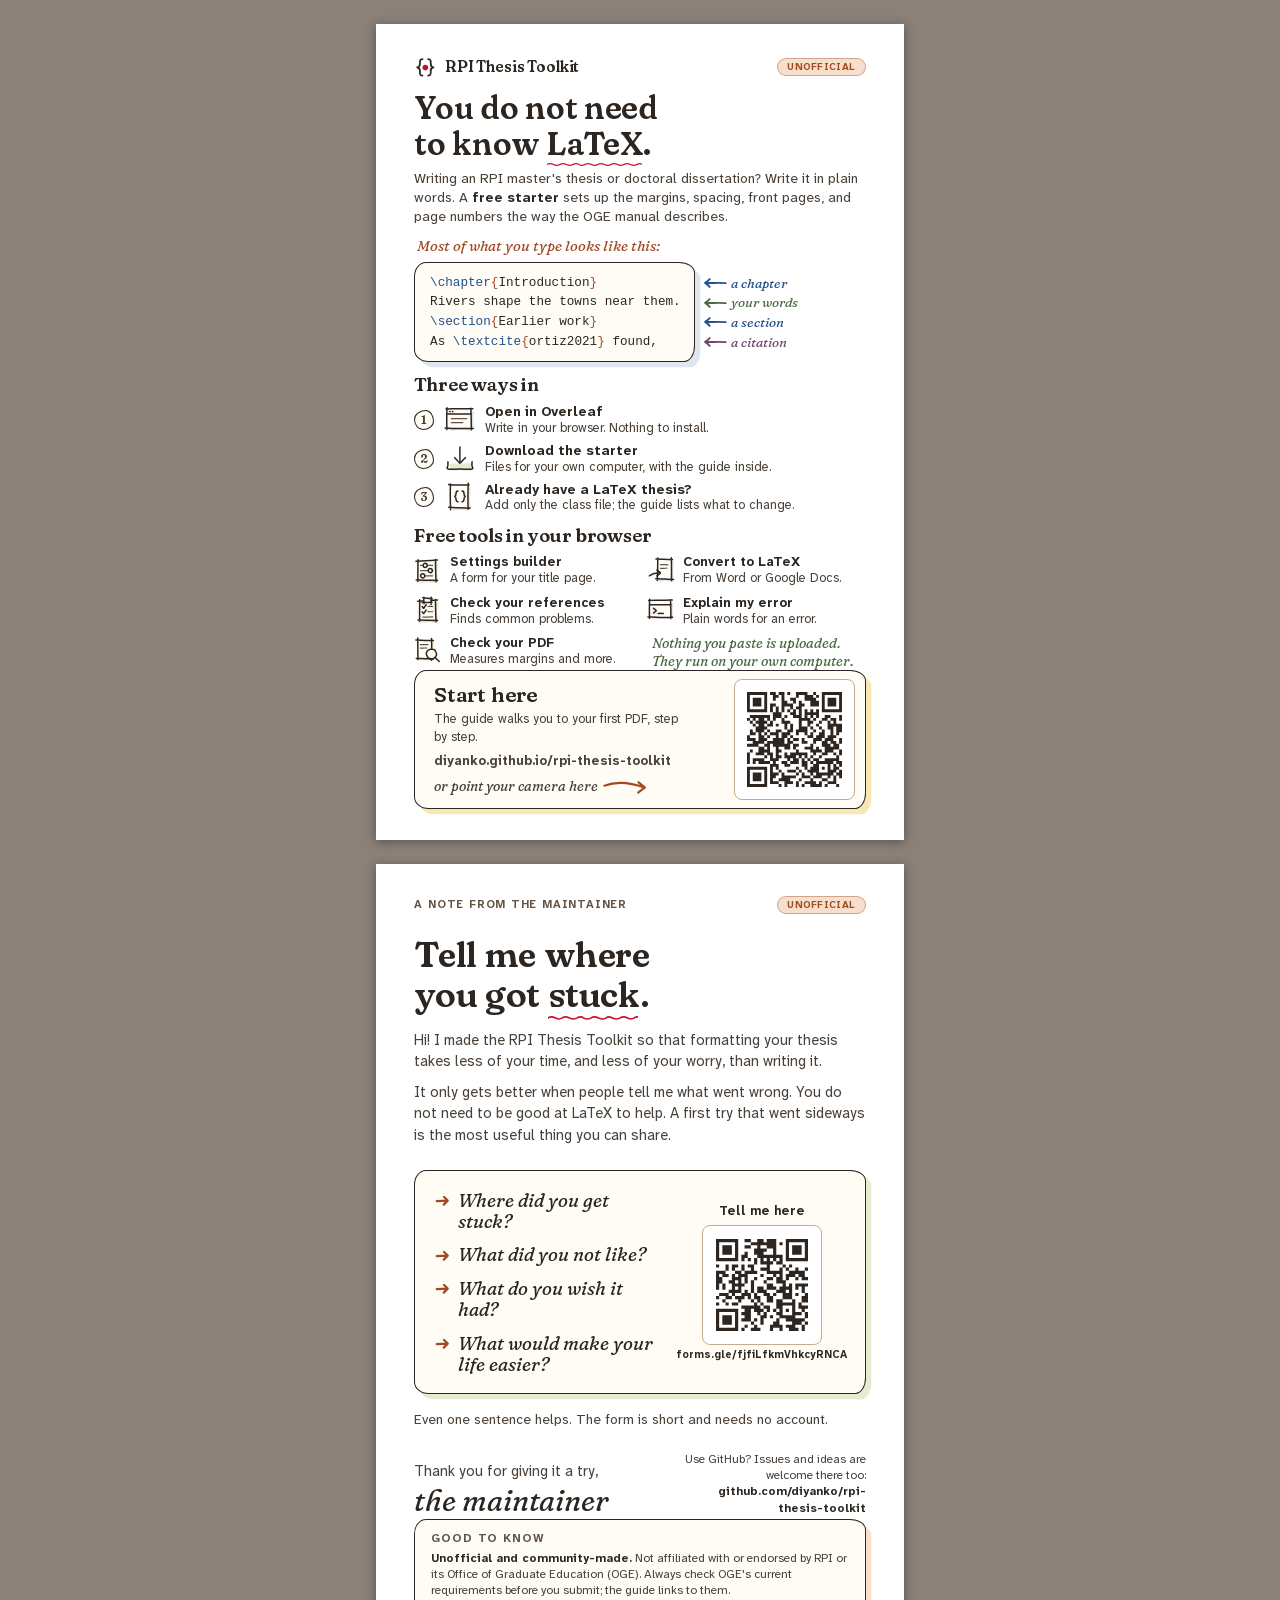
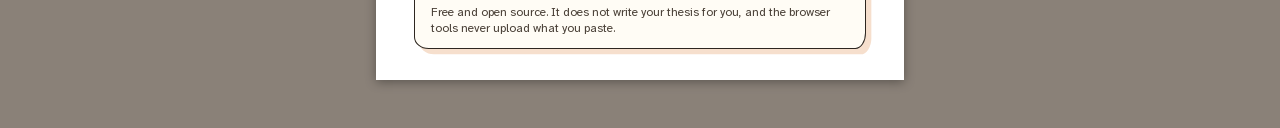
==== outreach/handout.html @ 88d8bfe9 "feat(project): add a two-sided outreach handout Co-Authored-By: Claude Opus 5.5 (1M context) <norepl" ====
<!doctype html>
<html lang="en">
<head>
<meta charset="utf-8">
<meta name="viewport" content="width=device-width, initial-scale=1">
<title>RPI Thesis Toolkit handout</title>
<!--
  Two-sided half-letter handout (5.5 x 8.5 in): page 1 is the front, page 2
  the back. scripts/outreach.py prints it, and also builds the two-up print
  version from this file, so edit the words here only. See outreach/README.md.
  Each side sits between a "page:" comment and the closing </section>.
-->
<link rel="stylesheet" href="outreach.css">
</head>
<body class="handout">

<!-- page: front -->
<section class="page front" aria-label="Front">
  <header class="top">
    <div class="brand">
      <svg viewBox="0 0 32 32" aria-hidden="true"><path class="brace" d="M12 4.5 C8 4.3 8.3 7.5 8.4 10.5 C8.5 13.5 7.7 15.4 4.5 16 C7.8 16.7 8.6 18.6 8.4 21.5 C8.2 24.6 8.1 27.8 12 27.6"/><path class="brace" d="M20 4.5 C24 4.3 23.7 7.5 23.6 10.5 C23.5 13.5 24.3 15.4 27.5 16 C24.2 16.7 23.4 18.6 23.6 21.5 C23.8 24.6 23.9 27.8 20 27.6"/><path class="dot" d="M12 16.2 a4 4 0 1 0 8 0 a4 4 0 1 0 -8 0 Z"/></svg>
      <span class="brand-name">RPI Thesis Toolkit</span>
    </div>
    <span class="tag">Unofficial</span>
  </header>

  <h1>You do not need to know <span class="squiggle">LaTeX</span>.</h1>
  <p class="lead">Writing an RPI master's thesis or doctoral dissertation? Write it in plain words. A <strong>free starter</strong> sets up the margins, spacing, front pages, and page numbers the way the OGE manual describes.</p>

  <div class="code-note">
    <p class="hand hand-terra">Most of what you type looks like this:</p>
    <div class="code-card sketch wash-blue"><pre><span class="c-cmd">\chapter</span><span class="c-brace">{</span>Introduction<span class="c-brace">}</span>
Rivers shape the towns near them.
<span class="c-cmd">\section</span><span class="c-brace">{</span>Earlier work<span class="c-brace">}</span>
As <span class="c-cmd">\textcite</span><span class="c-brace">{</span>ortiz2021<span class="c-brace">}</span> found,</pre></div>
    <div class="c-note hand">
      <span class="hand-blue"><svg viewBox="0 0 18 9" aria-hidden="true"><path d="M17 4.6C12 4.2 7 4.6 2 4.4M5 1.6C4 2.6 2.8 3.6 1.6 4.4C2.8 5.2 4 6.2 5 7.4"/></svg>a chapter</span>
      <span class="hand-sage"><svg viewBox="0 0 18 9" aria-hidden="true"><path d="M17 4.6C12 4.2 7 4.6 2 4.4M5 1.6C4 2.6 2.8 3.6 1.6 4.4C2.8 5.2 4 6.2 5 7.4"/></svg>your words</span>
      <span class="hand-blue"><svg viewBox="0 0 18 9" aria-hidden="true"><path d="M17 4.6C12 4.2 7 4.6 2 4.4M5 1.6C4 2.6 2.8 3.6 1.6 4.4C2.8 5.2 4 6.2 5 7.4"/></svg>a section</span>
      <span class="hand-plum"><svg viewBox="0 0 18 9" aria-hidden="true"><path d="M17 4.6C12 4.2 7 4.6 2 4.4M5 1.6C4 2.6 2.8 3.6 1.6 4.4C2.8 5.2 4 6.2 5 7.4"/></svg>a citation</span>
    </div>
  </div>
  
  <section class="ways">
    <h2>Three ways in</h2>
    <ol>
      <li class="item"><span class="num">1</span><svg class="icon" aria-hidden="true"><use href="icons.svg#overleaf"/></svg><div><strong>Open in Overleaf</strong><span>Write in your browser. Nothing to install.</span></div></li>
      <li class="item"><span class="num">2</span><svg class="icon" aria-hidden="true"><use href="icons.svg#download"/></svg><div><strong>Download the starter</strong><span>Files for your own computer, with the guide inside.</span></div></li>
      <li class="item"><span class="num">3</span><svg class="icon" aria-hidden="true"><use href="icons.svg#class"/></svg><div><strong>Already have a LaTeX thesis?</strong><span>Add only the class file; the guide lists what to change.</span></div></li>
    </ol>
  </section>

  <section class="tools">
    <h2>Free tools in your browser</h2>
    <ul class="tools-grid">
      <li class="item"><svg class="icon" aria-hidden="true"><use href="icons.svg#settings"/></svg><div><strong>Settings builder</strong><span>A form for your title page.</span></div></li>
      <li class="item"><svg class="icon" aria-hidden="true"><use href="icons.svg#convert"/></svg><div><strong>Convert to LaTeX</strong><span>From Word or Google Docs.</span></div></li>
      <li class="item"><svg class="icon" aria-hidden="true"><use href="icons.svg#references"/></svg><div><strong>Check your references</strong><span>Finds common problems.</span></div></li>
      <li class="item"><svg class="icon" aria-hidden="true"><use href="icons.svg#explain"/></svg><div><strong>Explain my error</strong><span>Plain words for an error.</span></div></li>
      <li class="item"><svg class="icon" aria-hidden="true"><use href="icons.svg#pdf"/></svg><div><strong>Check your PDF</strong><span>Measures margins and more.</span></div></li>
      <li class="tools-note hand hand-sage">Nothing you paste is uploaded. They run on your own computer.</li>
    </ul>
  </section>

  <section class="start sketch wash-butter">
    <div class="start-text">
      <h3>Start here</h3>
      <p>The guide walks you to your first PDF, step by step.</p>
      <p class="qr-url">diyanko.github.io/<wbr>rpi-thesis-toolkit</p>
      <p class="arrow-note hand hand-terra">or point your camera here <svg viewBox="0 0 34 12" aria-hidden="true"><path d="M1 5C9 2 20 2.4 31 6.4M26.6 2.4C28.2 3.8 29.8 5 31.4 6.4C29.6 7.6 28 8.8 26.4 10.2"/></svg></p>
    </div>
    <div class="qr-code"><img src="qr-site.svg" alt="QR code for the RPI Thesis Toolkit website"></div>
  </section>
</section>

<!-- page: back -->
<section class="page back" aria-label="Back">
  <header class="top">
    <p class="eyebrow">A note from the maintainer</p>
    <span class="tag">Unofficial</span>
  </header>

  <h1>Tell me where you got <span class="squiggle">stuck</span>.</h1>
  <div class="letter">
    <p>Hi! I made the RPI Thesis Toolkit so that formatting your thesis takes less of your time, and less of your worry, than writing it.</p>
    <p>It only gets better when people tell me what went wrong. You do not need to be good at LaTeX to help. A first try that went sideways is the most useful thing you can share.</p>
  </div>

  <section class="asks sketch wash-sage">
    <ul>
      <li><svg viewBox="0 0 12 12" aria-hidden="true"><path d="M1.5 6.4C3.5 6.2 6.5 6 10.2 6M7.4 3C8.4 4 9.4 5 10.4 6C9.4 7 8.4 8 7.2 9.2"/></svg>Where did you get stuck?</li>
      <li><svg viewBox="0 0 12 12" aria-hidden="true"><path d="M1.5 6.4C3.5 6.2 6.5 6 10.2 6M7.4 3C8.4 4 9.4 5 10.4 6C9.4 7 8.4 8 7.2 9.2"/></svg>What did you not like?</li>
      <li><svg viewBox="0 0 12 12" aria-hidden="true"><path d="M1.5 6.4C3.5 6.2 6.5 6 10.2 6M7.4 3C8.4 4 9.4 5 10.4 6C9.4 7 8.4 8 7.2 9.2"/></svg>What do you wish it had?</li>
      <li><svg viewBox="0 0 12 12" aria-hidden="true"><path d="M1.5 6.4C3.5 6.2 6.5 6 10.2 6M7.4 3C8.4 4 9.4 5 10.4 6C9.4 7 8.4 8 7.2 9.2"/></svg>What would make your life easier?</li>
    </ul>
    <div class="qr">
      <p class="qr-label">Tell me here</p>
      <div class="qr-code"><img src="qr-feedback.svg" alt="QR code for the feedback form"></div>
      <p class="qr-url">forms.gle/<wbr>fjfiLfkmVhkcyRNCA</p>
    </div>
  </section>
  <p class="after-asks">Even one sentence helps. The form is short and needs no account.</p>

  <div class="sign">
    <!-- The sign-off: the only place the note is signed. -->
    <p class="sign-off">Thank you for giving it a try,<span class="signature">the maintainer</span></p>
    <p class="github">Use GitHub? Issues and ideas are welcome there too: <strong>github.com/diyanko/<wbr>rpi-thesis-toolkit</strong></p>
  </div>

  <section class="good sketch wash-terra">
    <h3>Good to know</h3>
    <p class="disclaimer"><strong>Unofficial and community-made.</strong> Not affiliated with or endorsed by RPI or its Office of Graduate Education (OGE). Always check OGE's current requirements before you submit; the guide links to them.</p>
    <p class="disclaimer">Free and open source. It does not write your thesis for you, and the browser tools never upload what you paste.</p>
  </section>
</section>

</body>
</html>
---- outreach/outreach.css ----
/* ==========================================================================
   RPI Thesis Toolkit outreach pages (handout and poster), for print.
   The website's look on paper: the same fonts, colors, doodles and
   hand-drawn boxes as site/site.css, on white paper (home printers cannot
   print to the edge, so a page-wide color would leave a white frame).
   Everything stays readable in black and white: text is ink, colors are
   light washes behind it.

   Sections: 1 Fonts  2 Colors  3 Base  4 Shared pieces  5 Handout
             6 Handout two-up (imposed)  7 Poster
   ========================================================================== */

/* ---------- 1. Fonts: the website's own files (site/fonts), embedded in the PDF */
@font-face {
  font-family: "Fraunces"; font-style: normal; font-weight: 600;
  src: url("../site/fonts/fraunces-600-latin.woff2") format("woff2");
}
@font-face {
  font-family: "Fraunces"; font-style: italic; font-weight: 400;
  src: url("../site/fonts/fraunces-400-italic-latin.woff2") format("woff2");
}
@font-face {
  font-family: "Atkinson Hyperlegible Next"; font-style: normal; font-weight: 400 700;
  src: url("../site/fonts/atkinson-hyperlegible-next-latin.woff2") format("woff2");
}
@font-face {
  font-family: "Atkinson Hyperlegible Next"; font-style: italic; font-weight: 400;
  src: url("../site/fonts/atkinson-hyperlegible-next-400-italic-latin.woff2") format("woff2");
}

/* ---------- 2. Colors: the light tokens of site/site.css, section 2 ------ */
:root {
  color-scheme: light;
  --paper:       #faf5ea;
  --paper-2:     #f1e8d6;
  --card:        #fffcf5;
  --ink:         #2d2620;
  --ink-soft:    #4a4037;
  --muted:       #625547;
  --line:        #e3d6bf;
  --line-strong: #c4ae8a;
  --sage:  #4a6b42;  --sage-wash:  #e4ecd2;
  --blue:  #24518c;  --blue-wash:  #e0e6ef;
  --terra: #a24a24;  --terra-wash: #f6dfcd;
  --plum:  #70466a;  --plum-wash:  #f1e0ea;
  --butter-wash: #f7e8b3;
  --rpi-red: #c8102e;

  --font-display: "Fraunces", "Iowan Old Style", "Palatino Linotype", Palatino, Georgia, serif;
  --font-body: "Atkinson Hyperlegible Next", "Atkinson Hyperlegible", system-ui, -apple-system, "Segoe UI", Roboto, Arial, sans-serif;
  --font-mono: ui-monospace, "SF Mono", SFMono-Regular, Menlo, Consolas, "Liberation Mono", monospace;

  --sketch: 9pt 12pt 8pt 11pt / 11pt 8pt 12pt 9pt;   /* hand-drawn box */
  --wobble: 58% 42% 55% 45% / 48% 56% 44% 52%;       /* hand-drawn circle */
}

/* ---------- 3. Base ------------------------------------------------------ */
* { box-sizing: border-box; }
html, body { margin: 0; padding: 0; background: #fff; }
body {
  color: var(--ink);
  font-family: var(--font-body);
  font-size: 10pt;
  line-height: 1.4;
  -webkit-print-color-adjust: exact;
  print-color-adjust: exact;
}
h1, h2, h3 {
  font-family: var(--font-display);
  font-weight: 600;
  line-height: 1.1;
  letter-spacing: -0.01em;
  margin: 0;
  text-wrap: balance;
}
p { margin: 0; text-wrap: pretty; }
ul, ol { margin: 0; padding: 0; list-style: none; }
code { font-family: var(--font-mono); font-variant-ligatures: none; }
strong { font-weight: 700; }

/* On screen, show each page as a sheet on a grey desk. */
@media screen {
  html { background: #8a8178; }
  body { background: transparent; padding: 24px 0; }
  .page, .sheet { margin: 0 auto 24px; box-shadow: 0 2px 10px rgba(0, 0, 0, 0.35); }
}

/* ---------- 4. Shared pieces -------------------------------------------- */
.page {
  position: relative;
  overflow: hidden;
  background: #fff;
  break-after: page;
}
.page:last-child { break-after: auto; }

/* The site mark: braces hugging a red dot (site/logo.svg), and the name. */
.brand { display: flex; align-items: center; gap: 6pt; }
.brand svg { width: 17pt; height: 17pt; flex: none; }
.brand .brace { fill: none; stroke: var(--ink); stroke-width: 2.5; stroke-linecap: round; stroke-linejoin: round; }
.brand .dot { fill: var(--rpi-red); }
.brand-name { font-family: var(--font-display); font-weight: 600; font-size: 11.5pt; letter-spacing: -0.01em; }
.tag {
  display: inline-block;
  padding: 0 7pt;
  font-size: 7.5pt;
  font-weight: 700;
  line-height: 1.6;
  letter-spacing: 0.03em;
  text-transform: uppercase;
  color: var(--terra);
  background: var(--terra-wash);
  border: 0.75pt solid color-mix(in srgb, var(--terra) 40%, transparent);
  border-radius: 999px;
}
.eyebrow {
  font-size: 8.5pt;
  font-weight: 700;
  letter-spacing: 0.07em;
  text-transform: uppercase;
  color: var(--muted);
}
/* The hand-drawn wave under one word, as on the home page. */
.squiggle { position: relative; white-space: nowrap; }
.squiggle::after {
  content: "";
  position: absolute;
  left: 0; right: 0.05em; bottom: -0.15em;
  height: 0.16em;
  background: var(--rpi-red);
  -webkit-mask: url("data:image/svg+xml,%3Csvg xmlns='http://www.w3.org/2000/svg' viewBox='0 0 20 7'%3E%3Cpath d='M-1 4.2 C 2 1.6, 6 1.4, 10 3.5 S 17 5.6, 21 2.9' fill='none' stroke='black' stroke-width='2' stroke-linecap='round'/%3E%3C/svg%3E") repeat-x left center / 0.4em 100%;
          mask: url("data:image/svg+xml,%3Csvg xmlns='http://www.w3.org/2000/svg' viewBox='0 0 20 7'%3E%3Cpath d='M-1 4.2 C 2 1.6, 6 1.4, 10 3.5 S 17 5.6, 21 2.9' fill='none' stroke='black' stroke-width='2' stroke-linecap='round'/%3E%3C/svg%3E") repeat-x left center / 0.4em 100%;
}
/* Handwriting: Fraunces italic in a color, for notes in the margin. */
.hand { font-family: var(--font-display); font-style: italic; font-weight: 400; }
.hand-terra { color: var(--terra); }
.hand-blue { color: var(--blue); }
.hand-sage { color: var(--sage); }
.hand-plum { color: var(--plum); }

/* A hand-drawn box with a color wash printed a little off, as in the diagrams. */
.sketch {
  position: relative;
  background: var(--card);
  border: 1.2pt solid var(--ink);
  border-radius: var(--sketch);
  box-shadow: 4pt 4pt 0 var(--wash, var(--paper-2));
}
.wash-sage   { --wash: var(--sage-wash); }
.wash-blue   { --wash: var(--blue-wash); }
.wash-terra  { --wash: var(--terra-wash); }
.wash-plum   { --wash: var(--plum-wash); }
.wash-butter { --wash: var(--butter-wash); }

/* Doodle icons from outreach/icons.svg */
.icon { width: 24pt; height: 24pt; flex: none; overflow: visible; }

/* A list item with an icon, a bold name and a few words. */
.item { display: flex; align-items: flex-start; gap: 7pt; }
.item > div { min-width: 0; }
.item strong { display: block; font-size: 10.5pt; line-height: 1.2; }
.item span { display: block; color: var(--ink-soft); font-size: 9.5pt; line-height: 1.3; }

/* A QR code with its quiet zone (4 modules, from the padding) and its address under it. */
.qr { display: flex; flex-direction: column; align-items: center; gap: 3pt; }
.qr-code {
  background: #fff;
  border: 1pt solid var(--line-strong);
  border-radius: 6pt;
}
.qr-code img { display: block; width: 100%; height: auto; }
.qr-url { font-weight: 700; font-size: 9.5pt; line-height: 1.2; text-align: center; overflow-wrap: anywhere; }

.disclaimer { font-size: 9pt; line-height: 1.35; color: var(--ink-soft); }
.disclaimer strong { color: var(--ink); }

/* ---------- 5. Handout: half letter, 5.5 x 8.5 in, portrait -------------- */
@page { size: 5.5in 8.5in; margin: 0; }
.handout .page {
  width: 5.5in;
  height: 8.5in;
  padding: 0.33in 0.4in 0.32in;
  display: flex;
  flex-direction: column;
}

.top { display: flex; align-items: center; justify-content: space-between; gap: 8pt; }

/* Front */
.front h1 { font-size: 24pt; margin: 9pt 0 6pt; }
.front .lead { font-size: 10.5pt; line-height: 1.36; color: var(--ink-soft); }
.front .lead strong { color: var(--ink); }

.code-note { margin: 8pt 0 0; display: grid; grid-template-columns: auto 1fr; gap: 0 6pt; align-items: stretch; }
.code-note > p.hand { grid-column: 1 / -1; font-size: 11pt; margin: 0 0 4pt 2pt; }
.code-card { padding: 7pt 10pt 7pt 11pt; }
.code-card pre { margin: 0; font-family: var(--font-mono); font-size: 9.5pt; line-height: 1.55; white-space: pre; }
.c-cmd { color: var(--blue); }
.c-brace { color: var(--terra); }
.c-note { display: flex; flex-direction: column; padding-top: 8.2pt; font-size: 10pt; }
.c-note > span { height: 14.725pt; }   /* one code line: 9.5pt x 1.55 */
.c-note span { display: flex; align-items: center; gap: 3pt; }
.c-note svg { width: 18pt; height: 9pt; flex: none; overflow: visible; }
.c-note path { fill: none; stroke: currentColor; stroke-width: 1.1pt; stroke-linecap: round; stroke-linejoin: round; }
.front .after-code { margin-top: 7pt; font-size: 9.5pt; color: var(--ink-soft); }

.front h2 { font-size: 14pt; margin: 0 0 6pt; }
.front h2 .hand { font-size: 10.5pt; font-weight: 400; color: var(--muted); margin-left: 4pt; letter-spacing: 0; }
.ways { margin-top: 10pt; }
.ways ol { display: grid; gap: 4pt; }
.ways .item { align-items: center; }
.ways .num {
  flex: none; display: grid; place-items: center;
  width: 15pt; height: 15pt;
  font-family: var(--font-display); font-weight: 600; font-size: 9pt;
  border: 1pt solid var(--ink); border-radius: var(--wobble);
  background: var(--card);
}

.tools { margin-top: 9pt; }
.tools-grid { display: grid; grid-template-columns: 1fr 1fr; gap: 6pt 10pt; }
.tools .item { gap: 6pt; }
.tools .icon { width: 21pt; height: 21pt; margin-top: 1pt; }
.tools .item strong { font-size: 10pt; }
.tools .item span { font-size: 9.5pt; }
.tools-note { align-self: center; font-size: 10.5pt; line-height: 1.25; padding-left: 4pt; }

.start {
  margin-top: auto;
  display: flex; align-items: center; gap: 12pt;
  padding: 6pt 7pt 6pt 14pt;
}
.start-text { flex: 1; min-width: 0; }
.start-text h3 { font-size: 16pt; margin-bottom: 4pt; }
.start-text .qr-url { text-align: left; font-size: 10pt; margin-top: 5pt; }
.start-text p { font-size: 9.5pt; color: var(--ink-soft); }
.start-text .arrow-note { margin-top: 6pt; font-size: 10.5pt; display: flex; align-items: center; gap: 4pt; }
.start-text .arrow-note svg { width: 34pt; height: 12pt; overflow: visible; }
.start-text .arrow-note path { fill: none; stroke: var(--terra); stroke-width: 1.2pt; stroke-linecap: round; stroke-linejoin: round; }
.start .qr-code { width: 1.26in; padding: calc(1.26in * 4 / 41); }   /* 33 modules + 4 on each side */

/* Back */
.back h1 { font-size: 27pt; margin: 16pt 0 12pt; }
.letter p { font-size: 11pt; line-height: 1.45; color: var(--ink-soft); }
.letter p + p { margin-top: 7pt; }
.asks { margin: 18pt 0 0; padding: 14pt 13pt 13pt 15pt; display: flex; gap: 12pt; align-items: center; }
.asks ul { flex: 1; display: grid; gap: 9pt; }
.asks li { display: flex; align-items: baseline; gap: 6pt; font-family: var(--font-display); font-style: italic; font-size: 14pt; line-height: 1.15; }
.asks li svg { width: 11pt; height: 11pt; flex: none; overflow: visible; transform: translateY(1pt); }
.asks li path { fill: none; stroke: var(--terra); stroke-width: 1.4pt; stroke-linecap: round; stroke-linejoin: round; }
.asks .qr { flex: none; }
.asks .qr-code { width: 1.25in; padding: calc(1.25in * 4 / 37); }   /* 29 modules + 4 on each side */
.asks .qr-url { font-size: 8pt; }
.asks .qr-label { font-weight: 700; font-size: 9.5pt; }
.after-asks { margin-top: 12pt; font-size: 10.5pt; color: var(--ink-soft); }

.sign { margin-top: 16pt; display: flex; align-items: flex-end; justify-content: space-between; gap: 10pt; }
.sign-off { font-size: 11pt; color: var(--ink-soft); }
.signature { display: block; font-family: var(--font-display); font-style: italic; font-size: 22pt; line-height: 1.1; color: var(--ink); margin-top: 1pt; }
.github { max-width: 2.3in; font-size: 9pt; line-height: 1.35; color: var(--ink-soft); text-align: right; }
.github strong { display: block; color: var(--ink); }

.good { margin-top: auto; padding: 9pt 12pt; }
.good h3 { font-family: var(--font-body); font-size: 9pt; font-weight: 700; letter-spacing: 0.07em; text-transform: uppercase; color: var(--muted); margin-bottom: 4pt; }
.good p + p { margin-top: 4pt; }

/* ---------- 6. Handout two-up: two half-letter pages on US letter landscape.
   scripts/outreach.py builds this from handout.html: each .sheet holds two
   copies of one side, so a double-sided print (flip on short edge), cut in
   the middle, gives two identical pamphlets. */
@page sheet { size: 11in 8.5in; margin: 0; }
.sheet {
  page: sheet;
  position: relative;
  width: 11in;
  height: 8.5in;
  display: flex;
  background: #fff;
  break-after: page;
}
.sheet:last-child { break-after: auto; }
.sheet .page { flex: none; }
/* Faint cut marks: short ticks at the middle of the top and bottom edges,
   in the margins, never on the content. */
.cut { position: absolute; left: 5.5in; width: 0; height: 0.22in; border-left: 0.5pt solid #9b8f80; }
.cut-top { top: 0.06in; }
.cut-bottom { bottom: 0.06in; }

/* ---------- 7. Poster: US letter, portrait ------------------------------- */
@page poster { size: 8.5in 11in; margin: 0; }
.poster .page { page: poster; width: 8.5in; height: 11in; padding: 0.55in 0.6in 0.5in; display: flex; flex-direction: column; }
.poster .brand svg { width: 24pt; height: 24pt; }
.poster .brand-name { font-size: 16pt; }
.poster .tag { font-size: 9pt; padding: 1pt 10pt; }
.poster .eyebrow { margin-top: 10pt; font-size: 11pt; }
.poster h1 { font-size: 43pt; line-height: 1.02; margin: 5pt 0 9pt; }
.poster .lead { font-size: 14pt; line-height: 1.4; color: var(--ink-soft); max-width: 6.6in; }
.poster .lead strong { color: var(--ink); }
.poster .art { margin: 10pt 0 0; padding: 4pt 0.45in 0; background: var(--paper); border-radius: var(--sketch); }
.poster .art img { display: block; width: 100%; height: auto; }

.poster h2 { font-size: 18pt; margin: 0 0 8pt; }
.poster-main { margin-top: 14pt; display: grid; grid-template-columns: 1.5fr 1fr; gap: 22pt; }
.poster .ways, .poster .tools { margin: 0; }
.poster .ways ol { gap: 7pt; }
.poster .ways .num { width: 19pt; height: 19pt; font-size: 11pt; }
.poster .ways .icon { width: 28pt; height: 28pt; }
.poster .item strong { font-size: 12.5pt; }
.poster .item span { font-size: 11pt; }
.poster .tools ul { display: grid; gap: 3pt; }
.poster .tools li { display: flex; align-items: center; gap: 8pt; font-weight: 700; font-size: 12pt; line-height: 1.2; }
.poster .tools .icon { width: 24pt; height: 24pt; }
.poster .tools .hand { margin-top: 7pt; font-size: 12pt; }

.poster-foot { margin-top: auto; padding-top: 6pt; }
.qr-row { display: grid; grid-template-columns: 1fr 1fr; gap: 18pt; align-items: stretch; }
.poster .start { margin: 0; display: flex; align-items: center; gap: 12pt; padding: 10pt 10pt 10pt 16pt; }
.poster .start > div:first-child { flex: 1; min-width: 0; }
.poster .start h3 { font-size: 20pt; margin-bottom: 5pt; }
.poster .start p { font-size: 11pt; color: var(--ink-soft); }
.poster .start .qr-url { margin-top: 8pt; text-align: left; font-size: 10pt; color: var(--ink); }
.poster .start .qr-code { width: 1.45in; padding: calc(1.45in * 4 / 41); }   /* 33 modules + 4 on each side */
.feedback { display: flex; align-items: center; gap: 10pt; padding: 10pt 10pt 10pt 14pt; }
.feedback > div:first-child { flex: 1; min-width: 0; }
.feedback h3 { font-size: 16pt; margin: 2pt 0 5pt; }
.feedback .eyebrow { font-size: 9pt; }
.feedback p { font-size: 10.5pt; color: var(--ink-soft); }
.feedback .qr-code { width: 0.95in; padding: calc(0.95in * 4 / 37); }   /* 29 modules + 4 on each side */
.feedback .qr-url { font-size: 8pt; color: var(--ink); }
.poster .disclaimer { margin-top: 10pt; font-size: 9.5pt; text-align: center; }
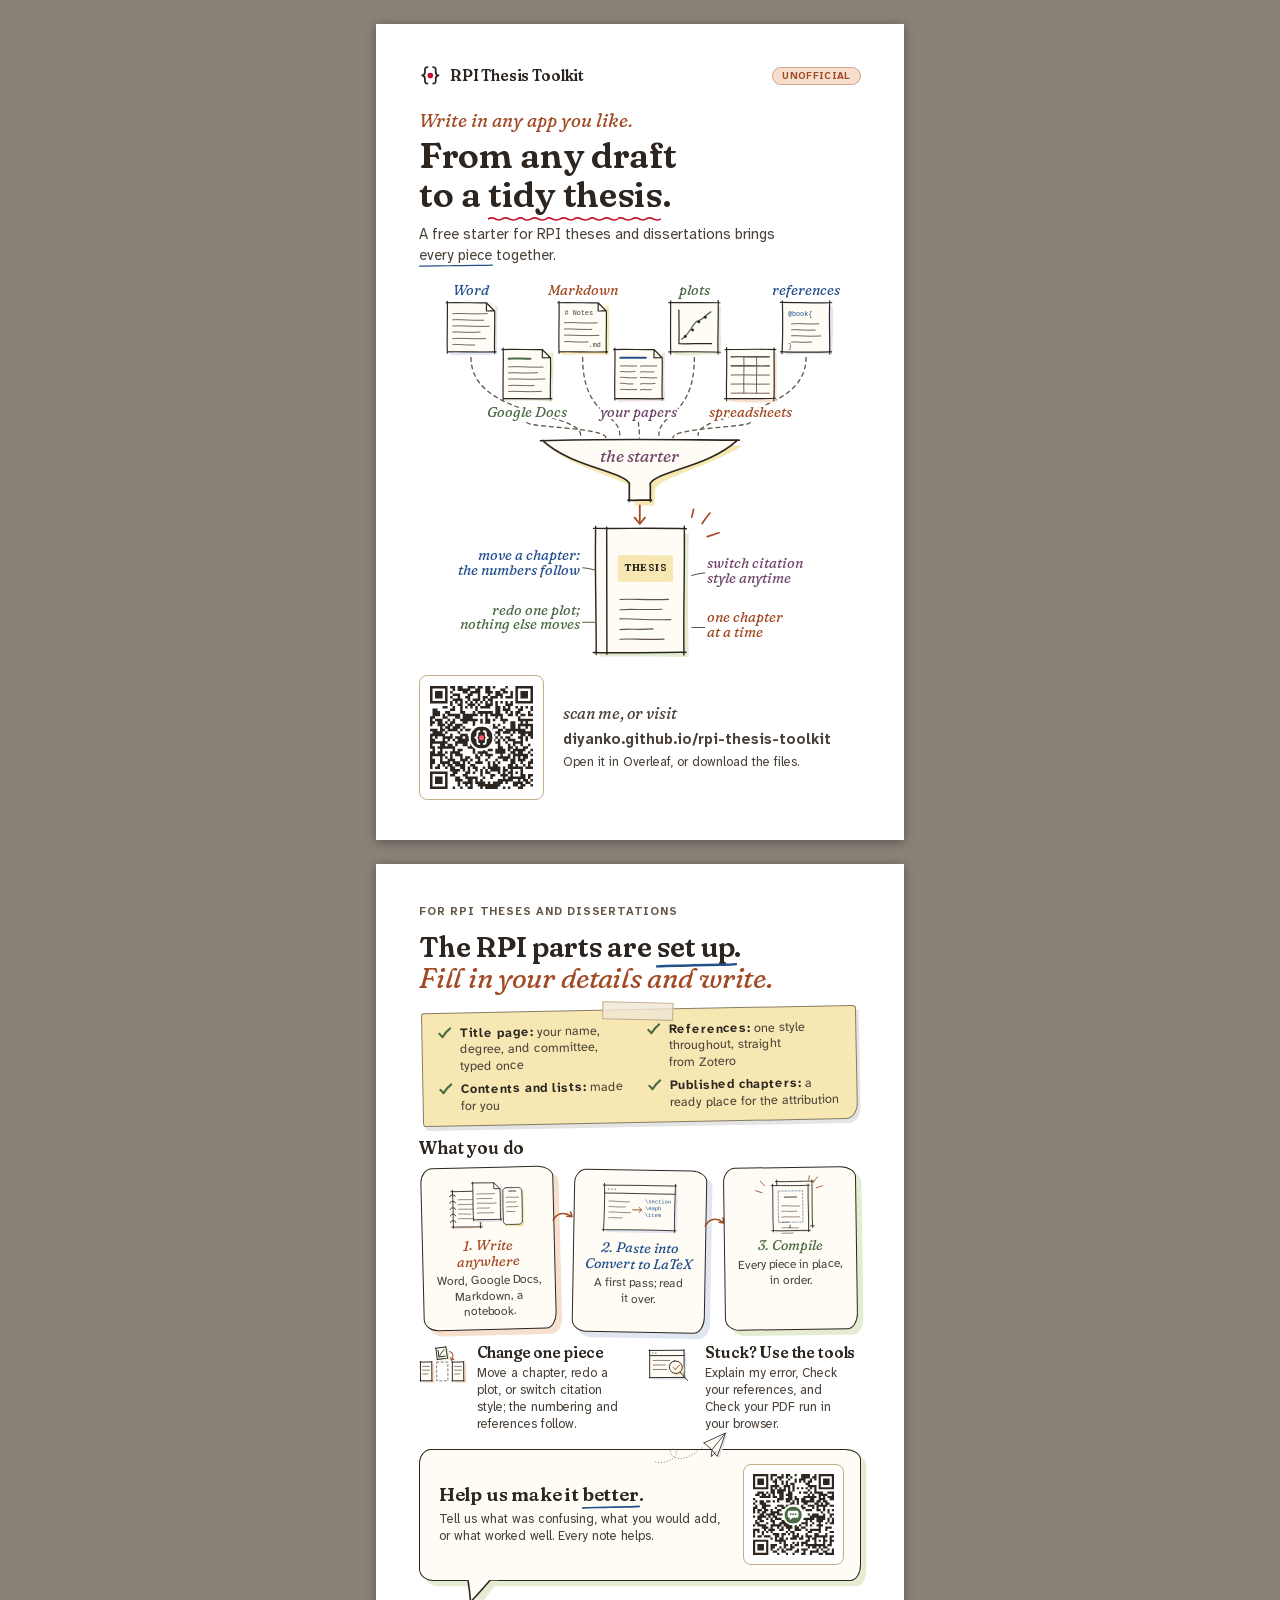
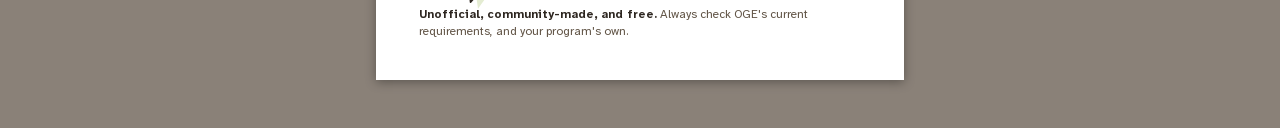
==== commit 4eb7d3f8: "feat(project): redesign the handout and poster around the draft-to-thesis funnel The front shows dra" ====
--- a/outreach/handout.html
+++ b/outreach/handout.html
@@ -5,113 +5,59 @@
 <meta name="viewport" content="width=device-width, initial-scale=1">
 <title>RPI Thesis Toolkit handout</title>
 <!--
-  Two-sided half-letter handout (5.5 x 8.5 in): page 1 is the front, page 2
-  the back. scripts/outreach.py prints it, and also builds the two-up print
-  version from this file, so edit the words here only. See outreach/README.md.
-  Each side sits between a "page:" comment and the closing </section>.
+  The outreach handout. Front: sources pour through a funnel into one thesis.
+  Back: what OGE checks, what you do, and the feedback ask.
+  Two-sided half letter (5.5 x 8.5 in): page 1 front, page 2 back.
+  scripts/outreach.py prints it and builds its two-up version.
+  Each side sits between a "page:" comment and its closing </section>.
 -->
 <link rel="stylesheet" href="outreach.css">
 </head>
-<body class="handout">
+<body class="handout opt opt-h">
 
 <!-- page: front -->
 <section class="page front" aria-label="Front">
   <header class="top">
-    <div class="brand">
-      <svg viewBox="0 0 32 32" aria-hidden="true"><path class="brace" d="M12 4.5 C8 4.3 8.3 7.5 8.4 10.5 C8.5 13.5 7.7 15.4 4.5 16 C7.8 16.7 8.6 18.6 8.4 21.5 C8.2 24.6 8.1 27.8 12 27.6"/><path class="brace" d="M20 4.5 C24 4.3 23.7 7.5 23.6 10.5 C23.5 13.5 24.3 15.4 27.5 16 C24.2 16.7 23.4 18.6 23.6 21.5 C23.8 24.6 23.9 27.8 20 27.6"/><path class="dot" d="M12 16.2 a4 4 0 1 0 8 0 a4 4 0 1 0 -8 0 Z"/></svg>
-      <span class="brand-name">RPI Thesis Toolkit</span>
-    </div>
+    <div class="brand"><svg viewBox="0 0 32 32" aria-hidden="true"><path class="brace" d="M12 4.5 C8 4.3 8.3 7.5 8.4 10.5 C8.5 13.5 7.7 15.4 4.5 16 C7.8 16.7 8.6 18.6 8.4 21.5 C8.2 24.6 8.1 27.8 12 27.6"/><path class="brace" d="M20 4.5 C24 4.3 23.7 7.5 23.6 10.5 C23.5 13.5 24.3 15.4 27.5 16 C24.2 16.7 23.4 18.6 23.6 21.5 C23.8 24.6 23.9 27.8 20 27.6"/><path class="dot" d="M12 16.2 a4 4 0 1 0 8 0 a4 4 0 1 0 -8 0 Z"/></svg><span class="brand-name">RPI Thesis Toolkit</span></div>
     <span class="tag">Unofficial</span>
   </header>
 
-  <h1>You do not need to know <span class="squiggle">LaTeX</span>.</h1>
-  <p class="lead">Writing an RPI master's thesis or doctoral dissertation? Write it in plain words. A <strong>free starter</strong> sets up the margins, spacing, front pages, and page numbers the way the OGE manual describes.</p>
-
-  <div class="code-note">
-    <p class="hand hand-terra">Most of what you type looks like this:</p>
-    <div class="code-card sketch wash-blue"><pre><span class="c-cmd">\chapter</span><span class="c-brace">{</span>Introduction<span class="c-brace">}</span>
-Rivers shape the towns near them.
-<span class="c-cmd">\section</span><span class="c-brace">{</span>Earlier work<span class="c-brace">}</span>
-As <span class="c-cmd">\textcite</span><span class="c-brace">{</span>ortiz2021<span class="c-brace">}</span> found,</pre></div>
-    <div class="c-note hand">
-      <span class="hand-blue"><svg viewBox="0 0 18 9" aria-hidden="true"><path d="M17 4.6C12 4.2 7 4.6 2 4.4M5 1.6C4 2.6 2.8 3.6 1.6 4.4C2.8 5.2 4 6.2 5 7.4"/></svg>a chapter</span>
-      <span class="hand-sage"><svg viewBox="0 0 18 9" aria-hidden="true"><path d="M17 4.6C12 4.2 7 4.6 2 4.4M5 1.6C4 2.6 2.8 3.6 1.6 4.4C2.8 5.2 4 6.2 5 7.4"/></svg>your words</span>
-      <span class="hand-blue"><svg viewBox="0 0 18 9" aria-hidden="true"><path d="M17 4.6C12 4.2 7 4.6 2 4.4M5 1.6C4 2.6 2.8 3.6 1.6 4.4C2.8 5.2 4 6.2 5 7.4"/></svg>a section</span>
-      <span class="hand-plum"><svg viewBox="0 0 18 9" aria-hidden="true"><path d="M17 4.6C12 4.2 7 4.6 2 4.4M5 1.6C4 2.6 2.8 3.6 1.6 4.4C2.8 5.2 4 6.2 5 7.4"/></svg>a citation</span>
+  <p class="kicker-line hand hand-terra">Write in any app you like.</p>
+  <h1>From any draft to a <span class="squiggle">tidy thesis</span>.</h1>
+  <p class="lead">A free starter for RPI theses and dissertations brings <span class="hl">every piece</span> together.</p>
+  <figure class="art-h">
+    <svg class="drawing dd" viewBox="0 0 340 290" role="img" aria-label="Word, Google Docs, Markdown, your papers, plots, spreadsheets, and a Zotero library pour through the starter into one thesis."><text class="hand-t small-hand t-blue" x="40" y="10" text-anchor="middle">Word</text><g transform="translate(21.8 16) scale(0.7)"><path class="w-blue" d="M3.4 2.5C21.2 4.2 36.4 4.3 55.3 2.9C54.6 21.5 54.7 39.2 55.1 56.5C38.4 57.7 21.7 57.7 3.2 57.3C2 39 4.3 22.4 2.4 3.5Z"/><path class="k" d="M0.3 0.2C16.3 -0.4 34.6 0.1 52.6 -0.4C52.4 17.6 52 35.2 52.2 53.7C34.6 52.8 18.6 54 -0 54.3C-0.2 37 -1.2 18.9 -0 0.4Z"/><path d="M-1.5 0C15.6 -0.6 31.2 0.5 43 0L52 9C52.6 21.6 51.5 37.8 52 55.5M53.5 54C31.2 54.6 15.6 53.5 0 54M0 55.5C-0.6 32.4 0.5 16.2 0 -1.5M43 0C43.4 3 42.7 8 43 9C46 9.3 49 8.7 52 9"/><path class="ln" d="M6 12C15.5 11.2 25 12.8 44 11.9"/><path class="ln" d="M6 18.7C14.5 18 23 19.6 40 19.2"/><path class="ln" d="M6 25.6C16 24.8 26 26.4 46 25.9"/><path class="ln" d="M6 32.3C13.5 31.6 21 33.2 36 32.2"/><path class="ln" d="M6 39.5C15 38.4 24 40 42 39.4"/><path class="ln" d="M6 46C12 45.2 18 46.8 30 46.4"/></g><path class="stream" d="M40 58C40 104 124.5 100 124.5 118"/><text class="hand-t small-hand t-terra" x="126" y="10" text-anchor="middle">Markdown</text><g transform="translate(107.8 16) scale(0.7)"><path class="w-butter" d="M2.5 2.8C21.7 3 38.4 3.8 54.9 2.9C55.5 20.4 55.7 39.4 54.4 57.5C36.4 56.7 20.3 56.7 2.8 57.2C2.1 38.1 1.5 21.4 3.5 3.1Z"/><path class="k" d="M0 -0.3C16.1 -0.2 35.9 0.3 52 0C51.4 18.5 52.2 35 52.4 54.3C35.2 53.3 18.3 53.7 -0.2 54.3C-0.7 37.1 -1.2 17.4 0.2 -0.2Z"/><path d="M-1.5 0C15.6 -0.6 31.2 0.5 43 0L52 9C52.6 21.6 51.5 37.8 52 55.5M53.5 54C31.2 54.6 15.6 53.5 0 54M0 55.5C-0.6 32.4 0.5 16.2 0 -1.5M43 0C43.4 3 42.7 8 43 9C46 9.3 49 8.7 52 9"/><text class="mono-t md" x="6" y="13"># Notes</text><path class="ln" d="M6 22C15 21.2 24 22.8 42 22.1"/><path class="ln" d="M6 28.9C13.5 28.2 21 29.8 36 29.2"/><path class="ln" d="M6 35.6C15.5 35.2 25 36.8 44 35.8"/><path class="ln" d="M6 42.7C12.5 42.2 19 43.8 32 43"/><text class="mono-t md" x="46" y="49" text-anchor="end">.md</text></g><path class="stream" d="M126 58C126 104 154.6 100 154.6 118"/><text class="hand-t small-hand t-sage" x="212" y="10" text-anchor="middle">plots</text><g transform="translate(193.8 16) scale(0.7)"><path class="w-sage" d="M3.1 3.2C20.4 3.9 37.9 4.3 55.4 3.5C54.1 20.6 56.2 40.6 54.7 56.7C38.3 56.9 20.4 58.7 3.6 57.5C1.9 39.7 4.8 22.5 2.4 2.6Z"/><path class="k" d="M-0 -0.1C17.7 -0.6 35.7 -0.1 52.1 0.4C50.8 17 52.7 36.4 52.5 54.4C35.8 54.2 16.2 53 -0.2 54.5C-1.2 35.2 0.3 17.3 0 0.3Z"/><path d="M-2.2 -0.2C15.8 -0.4 35.5 0 54.2 0M52.2 -2.7C52.7 17.6 51.4 36.6 52 56.2M54.5 54.4C35.5 53.6 16.8 53.8 -2.2 54M0 56.6C-0.4 36 -0.2 17.1 0 -2.2"/><path d="M9 8C9 20 9.4 34 9 45C20 45.4 32 44.6 45 45"/><path class="plotline" d="M12 40C20 36 24 22 30 20S38 14 44 10"/><circle class="f-dot" cx="16" cy="37" r="1.6"/><circle class="f-dot" cx="24" cy="30" r="1.6"/><circle class="f-dot" cx="31" cy="21" r="1.6"/><circle class="f-dot" cx="38" cy="16" r="1.6"/></g><path class="stream" d="M212 58C212 104 184.7 100 184.7 118"/><text class="hand-t small-hand t-blue" x="298" y="10" text-anchor="middle">references</text><g transform="translate(279.8 16) scale(0.7)"><path class="w-blue" d="M3.5 2.8C20.2 3.7 39.1 2.4 55.5 3.3C55.9 20 55.9 38.3 54.5 56.9C37 56 20.8 56.2 3.2 57.5C4 39.4 1.8 20.5 3.1 3.5Z"/><path class="k" d="M-0.3 -0.2C18.5 1 34.6 1.3 52.3 -0C51.1 18.3 52.6 37 51.7 54.4C34.3 54.7 18.2 54.6 0.5 54C0.7 35.2 -1 16.8 0.6 0.1Z"/><path d="M-2.3 -0.4C17.5 -0.4 35.9 0.5 54.2 0M52 -2C51.2 18.1 52.2 36.6 52 56.2M54.2 54C35.5 54.3 16.9 54.3 -2.2 54M-0.4 56C0.5 37.1 0.4 18.1 0 -2.2"/><text class="mono-t md bibt" x="6" y="14">@book{</text><path class="ln" d="M10 23.3C17.5 22.2 25 23.8 40 23.1"/><path class="ln" d="M10 29.8C16.5 29 23 30.6 36 30"/><path class="ln" d="M10 36.3C18 35.8 26 37.4 42 36.5"/><path class="ln" d="M10 43.2C15.5 42.6 21 44.2 32 43.1"/><text class="mono-t md bibt" x="6" y="50">}</text></g><path class="stream" d="M298 58C298 104 214.8 100 214.8 118"/><g transform="translate(64.8 52) scale(0.7)"><path class="w-sage" d="M3 3.6C19.8 3.7 39 1.6 55.2 3.4C56.2 21.3 53.8 38.5 54.4 57.3C37.1 56.1 19.2 55.5 2.6 56.5C2.1 38.5 4.2 19.9 2.7 2.7Z"/><path class="k" d="M0.4 0.4C17.6 1 35.3 0.8 51.7 0.6C52.3 18.2 51.9 35.4 52.5 53.4C34.5 53.2 18.4 55 -0.5 54.5C0.3 37 1.2 18.4 -0.2 -0.3Z"/><path d="M-1.5 0C15.6 -0.6 31.2 0.5 43 0L52 9C52.6 21.6 51.5 37.8 52 55.5M53.5 54C31.2 54.6 15.6 53.5 0 54M0 55.5C-0.6 32.4 0.5 16.2 0 -1.5M43 0C43.4 3 42.7 8 43 9C46 9.3 49 8.7 52 9"/><path class="lns" d="M6 10C14 9.4 22 10.4 30 10"/><path class="ln" d="M6 19.1C15.5 18.2 25 19.8 44 19.3"/><path class="ln" d="M6 25.7C14 25 22 26.6 38 25.4"/><path class="ln" d="M6 32.5C16 31.8 26 33.4 46 32.3"/><path class="ln" d="M6 39.7C13 38.6 20 40.2 34 39.6"/><path class="ln" d="M6 46.2C15 45.4 24 47 42 46"/></g><text class="hand-t small-hand t-sage" x="83" y="104" text-anchor="middle">Google Docs</text><path class="stream" d="M83 108C83 112 143.9 112 143.9 120"/><g transform="translate(150.8 52) scale(0.7)"><path class="w-plum" d="M2.6 3.5C19.9 4 37.8 3.5 55.3 3.4C54.2 19.6 54.3 39.7 55.4 56.9C36.5 56.7 21.8 56.9 2.5 57.4C1.9 38.4 4.4 21.4 3.2 3Z"/><path class="k" d="M0 -0.4C16.7 -0.6 34.4 -0.2 51.9 -0.5C52.8 17.4 51.8 36.6 52.5 53.4C35 53.3 17.6 53.6 -0.5 53.8C-0.3 37 -0.3 16.7 -0.4 -0.1Z"/><path d="M-1.5 0C15.6 -0.6 31.2 0.5 43 0L52 9C52.6 21.6 51.5 37.8 52 55.5M53.5 54C31.2 54.6 15.6 53.5 0 54M0 55.5C-0.6 32.4 0.5 16.2 0 -1.5M43 0C43.4 3 42.7 8 43 9C46 9.3 49 8.7 52 9"/><path class="lnb" d="M6 9H34"/><path class="ln" d="M6 18.2C10.5 17.2 15 18.8 24 18"/><path class="ln" d="M6 24.3C10 23.7 14 25.3 22 24.1"/><path class="ln" d="M6 30.6C10.5 30.2 15 31.8 24 31"/><path class="ln" d="M6 37.1C9.5 36.7 13 38.3 20 37.8"/><path class="ln" d="M6 44C10.5 43.2 15 44.8 24 43.9"/><path class="ln" d="M28 18.4C32.5 17.2 37 18.8 46 17.9"/><path class="ln" d="M28 24.7C31.8 23.7 35.5 25.3 43 24.5"/><path class="ln" d="M28 30.9C32.5 30.2 37 31.8 46 31"/><path class="ln" d="M28 37.9C32 36.7 36 38.3 44 37.3"/><path class="ln" d="M28 44.3C31 43.2 34 44.8 40 44.1"/></g><text class="hand-t small-hand t-plum" x="169" y="104" text-anchor="middle">your papers</text><path class="stream" d="M169 108C169 112 169.7 112 169.7 120"/><g transform="translate(236.8 52) scale(0.7)"><path class="w-terra" d="M2.9 3.3C21.7 3.8 36 2.5 54.6 2.8C55.4 19.6 55 40.1 54.7 57.5C38.7 58.6 20.6 58.3 2.5 56.8C2.5 40.2 2.1 19.8 2.4 3.5Z"/><path class="k" d="M0.3 0.5C17.2 -0.6 33.6 -0.3 52 -0.3C51.3 17.6 51.5 36.2 51.7 53.6C35.9 53.7 18.1 53.1 0.3 53.8C1.2 34.7 0.9 19.1 0.5 0.3Z"/><path d="M-1.7 0.1C16.4 -0.2 36.1 -0.7 54.2 0M52.3 -1.9C51.9 16.9 53 37.4 52 56.2M53.9 53.6C35.8 54.3 15.8 54 -2.2 54M0 56.1C-0.6 37.2 0.7 17.1 0 -2.2"/><path class="" d="M5 8C18 7.6 34 8.4 47 8"/><path class="" d="M5 18C18 17.6 34 18.4 47 18"/><path class="ln" d="M5 28C18 27.6 34 28.4 47 28"/><path class="ln" d="M5 38C18 37.6 34 38.4 47 38"/><path class="ln" d="M5 48C18 47.6 34 48.4 47 48"/><path class="ln" d="M19 8C19.4 22 18.6 36 19 48M33 8C33.4 22 32.6 36 33 48"/></g><text class="hand-t small-hand t-terra" x="255" y="104" text-anchor="middle">spreadsheets</text><path class="stream" d="M255 108C255 112 195.5 112 195.5 120"/><path class="w-butter" d="M99.0 126C150 124 194 125 249.0 126C222.5 142.7 188 149.12 182 159.12L181 172L166 172L166 159.12C152 149.12 117.5 142.7 99.0 126Z"/><path class="k" d="M95.0 122C150 120 194 121 245.0 122C222.5 142.7 184 145.12 178 155.12L178 168L162 168L162 155.12C156 145.12 117.5 142.7 95.0 122Z"/><path d="M93.5 122.2C150 120.4 194 121.4 246.5 121.8M245.0 122C222.5 142.7 184 145.12 178 155.12C178.4 160.12 177.8 164 178.2 169M95.0 122C117.5 142.7 156 145.12 162 155.12C161.6 160.12 162.2 164 161.8 169M161 168C167 168.4 173 167.6 179 168"/><text class="hand-t t-plum" x="170" y="138.56" text-anchor="middle">the starter</text><path class="arr" d="M170 172C170 176 170 180 170 186"/><path class="arr" d="M166 181.4C167.4 183 168.6 184.6 170 186.2C171.4 184.6 172.6 183 174 181.4"/><g transform="translate(136 190) scale(0.85)"><path class="w-sage" d="M3.9 3.8C30.9 3.6 58.2 3.3 84.3 4.6C83.4 41.8 83.6 78.4 84.2 116.1C57.9 116 29.4 115.6 3.5 115.8C2.7 77.1 5.1 41.5 4 3.8Z"/><path class="k" d="M0.5 -0.3C27.3 0.4 53.8 0.6 79.5 -0.1C80.1 37.4 81 75.2 80.1 111.9C52.9 111.6 26.7 111.2 0.1 112C-0.7 73.7 -0.1 36.9 0.4 0Z"/><path d="M-1.9 -0.4C26.9 -0.1 54.1 -0.9 82.2 0M80.3 -2.4C80.8 37.2 79.3 76.3 80 114.2M81.9 111.8C54 112.2 25.3 112.7 -2.2 112M0.5 113.9C0.6 74.4 -0.8 35.9 0 -2.2"/><path d="M10 -1.4C10.4 36 9.8 76 10.2 113.6"/><path class="w-butter" d="M20 24C36 23.4 54 24.4 70 24L70 48C54 48.4 36 47.6 20 48Z"/><text class="serif-t big" x="45" y="38.5" text-anchor="middle">THESIS</text><path class="ln" d="M22 64.1C33 63.2 44 64.8 66 63.9"/><path class="ln" d="M22 73.4C31.5 72.2 41 73.8 60 72.9"/><path class="ln" d="M22 81.6C33.5 81.2 45 82.8 68 82.3"/><path class="ln" d="M22 91.3C29.5 90.2 37 91.8 52 90.7"/><path class="ln" d="M22 100.1C32 99.2 42 100.8 62 99.9"/></g><path class="tada" d="M218 186C220 183 222 180 224 178M222 196C225 195 228 194 231 193M210 181C210.5 179 211 177 211.4 175"/><text class="hand-t small-hand t-blue" x="124" y="214.0" text-anchor="end">move a chapter:</text><text class="hand-t small-hand t-blue" x="124" y="225.5" text-anchor="end">the numbers follow</text><path class="pt" d="M126 220C130 220 132 221 136 222"/><text class="hand-t small-hand t-sage" x="124" y="256.0" text-anchor="end">redo one plot;</text><text class="hand-t small-hand t-sage" x="124" y="267.5" text-anchor="end">nothing else moves</text><path class="pt" d="M126 262C130 262 132 262 136 262"/><text class="hand-t small-hand t-plum" x="222" y="220.0" text-anchor="start">switch citation</text><text class="hand-t small-hand t-plum" x="222" y="231.5" text-anchor="start">style anytime</text><path class="pt" d="M220 224C216 224 214 225 210 226"/><text class="hand-t small-hand t-terra" x="222" y="262.0" text-anchor="start">one chapter</text><text class="hand-t small-hand t-terra" x="222" y="273.5" text-anchor="start">at a time</text><path class="pt" d="M220 266C216 266 214 266 210 266"/></svg>
+  </figure>
+  <section class="start">
+    <div class="qr"><div class="qr-code qr-site"><img src="qr-site.svg" alt="QR code for the RPI Thesis Toolkit website"><span class="qr-disc"><svg viewBox="0 0 32 32" aria-hidden="true"><circle cx="16" cy="16" r="16" fill="#2d2620"/><g transform="translate(16 16) scale(0.8) translate(-16 -16)"><path fill="none" stroke="#fff" stroke-width="3.4" stroke-linecap="round" stroke-linejoin="round" d="M12 4.5 C8 4.3 8.3 7.5 8.4 10.5 C8.5 13.5 7.7 15.4 4.5 16 C7.8 16.7 8.6 18.6 8.4 21.5 C8.2 24.6 8.1 27.8 12 27.6"/><path fill="none" stroke="#fff" stroke-width="3.4" stroke-linecap="round" stroke-linejoin="round" d="M20 4.5 C24 4.3 23.7 7.5 23.6 10.5 C23.5 13.5 24.3 15.4 27.5 16 C24.2 16.7 23.4 18.6 23.6 21.5 C23.8 24.6 23.9 27.8 20 27.6"/><circle cx="16" cy="16.2" r="4.6" fill="#ff5a6e"/></g></svg></span></div></div>
+    <div class="start-text">
+      <p class="hand hand-terra start-note">scan me, or visit</p>
+      <p class="qr-url">diyanko.github.io/<wbr>rpi-thesis-toolkit</p>
+      <p class="start-sub">Open it in Overleaf, or download the files.</p>
     </div>
-  </div>
-  
-  <section class="ways">
-    <h2>Three ways in</h2>
-    <ol>
-      <li class="item"><span class="num">1</span><svg class="icon" aria-hidden="true"><use href="icons.svg#overleaf"/></svg><div><strong>Open in Overleaf</strong><span>Write in your browser. Nothing to install.</span></div></li>
-      <li class="item"><span class="num">2</span><svg class="icon" aria-hidden="true"><use href="icons.svg#download"/></svg><div><strong>Download the starter</strong><span>Files for your own computer, with the guide inside.</span></div></li>
-      <li class="item"><span class="num">3</span><svg class="icon" aria-hidden="true"><use href="icons.svg#class"/></svg><div><strong>Already have a LaTeX thesis?</strong><span>Add only the class file; the guide lists what to change.</span></div></li>
-    </ol>
-  </section>
-
-  <section class="tools">
-    <h2>Free tools in your browser</h2>
-    <ul class="tools-grid">
-      <li class="item"><svg class="icon" aria-hidden="true"><use href="icons.svg#settings"/></svg><div><strong>Settings builder</strong><span>A form for your title page.</span></div></li>
-      <li class="item"><svg class="icon" aria-hidden="true"><use href="icons.svg#convert"/></svg><div><strong>Convert to LaTeX</strong><span>From Word or Google Docs.</span></div></li>
-      <li class="item"><svg class="icon" aria-hidden="true"><use href="icons.svg#references"/></svg><div><strong>Check your references</strong><span>Finds common problems.</span></div></li>
-      <li class="item"><svg class="icon" aria-hidden="true"><use href="icons.svg#explain"/></svg><div><strong>Explain my error</strong><span>Plain words for an error.</span></div></li>
-      <li class="item"><svg class="icon" aria-hidden="true"><use href="icons.svg#pdf"/></svg><div><strong>Check your PDF</strong><span>Measures margins and more.</span></div></li>
-      <li class="tools-note hand hand-sage">Nothing you paste is uploaded. They run on your own computer.</li>
-    </ul>
-  </section>
-
-  <section class="start sketch wash-butter">
-    <div class="start-text">
-      <h3>Start here</h3>
-      <p>The guide walks you to your first PDF, step by step.</p>
-      <p class="qr-url">diyanko.github.io/<wbr>rpi-thesis-toolkit</p>
-      <p class="arrow-note hand hand-terra">or point your camera here <svg viewBox="0 0 34 12" aria-hidden="true"><path d="M1 5C9 2 20 2.4 31 6.4M26.6 2.4C28.2 3.8 29.8 5 31.4 6.4C29.6 7.6 28 8.8 26.4 10.2"/></svg></p>
-    </div>
-    <div class="qr-code"><img src="qr-site.svg" alt="QR code for the RPI Thesis Toolkit website"></div>
   </section>
 </section>
 
 <!-- page: back -->
 <section class="page back" aria-label="Back">
-  <header class="top">
-    <p class="eyebrow">A note from the maintainer</p>
-    <span class="tag">Unofficial</span>
-  </header>
-
-  <h1>Tell me where you got <span class="squiggle">stuck</span>.</h1>
-  <div class="letter">
-    <p>Hi! I made the RPI Thesis Toolkit so that formatting your thesis takes less of your time, and less of your worry, than writing it.</p>
-    <p>It only gets better when people tell me what went wrong. You do not need to be good at LaTeX to help. A first try that went sideways is the most useful thing you can share.</p>
-  </div>
-
-  <section class="asks sketch wash-sage">
-    <ul>
-      <li><svg viewBox="0 0 12 12" aria-hidden="true"><path d="M1.5 6.4C3.5 6.2 6.5 6 10.2 6M7.4 3C8.4 4 9.4 5 10.4 6C9.4 7 8.4 8 7.2 9.2"/></svg>Where did you get stuck?</li>
-      <li><svg viewBox="0 0 12 12" aria-hidden="true"><path d="M1.5 6.4C3.5 6.2 6.5 6 10.2 6M7.4 3C8.4 4 9.4 5 10.4 6C9.4 7 8.4 8 7.2 9.2"/></svg>What did you not like?</li>
-      <li><svg viewBox="0 0 12 12" aria-hidden="true"><path d="M1.5 6.4C3.5 6.2 6.5 6 10.2 6M7.4 3C8.4 4 9.4 5 10.4 6C9.4 7 8.4 8 7.2 9.2"/></svg>What do you wish it had?</li>
-      <li><svg viewBox="0 0 12 12" aria-hidden="true"><path d="M1.5 6.4C3.5 6.2 6.5 6 10.2 6M7.4 3C8.4 4 9.4 5 10.4 6C9.4 7 8.4 8 7.2 9.2"/></svg>What would make your life easier?</li>
-    </ul>
-    <div class="qr">
-      <p class="qr-label">Tell me here</p>
-      <div class="qr-code"><img src="qr-feedback.svg" alt="QR code for the feedback form"></div>
-      <p class="qr-url">forms.gle/<wbr>fjfiLfkmVhkcyRNCA</p>
-    </div>
+  <header class="top"><p class="eyebrow">For RPI theses and dissertations</p></header>
+  <h2 class="back-h">The RPI parts are <span class="hl">set up</span>. <span class="hand-line">Fill in your details and write.</span></h2>
+  <div class="note"><ul class="oge oge-short"><li><svg viewBox="0 0 14 12" aria-hidden="true"><path d="M1.6 6.6C2.8 7.8 3.8 8.8 4.8 10.2C6.8 6.8 9.4 3.8 12.6 1.4"/></svg><p><strong>Title page:</strong> your name, degree, and committee, typed once</p></li><li><svg viewBox="0 0 14 12" aria-hidden="true"><path d="M1.6 6.6C2.8 7.8 3.8 8.8 4.8 10.2C6.8 6.8 9.4 3.8 12.6 1.4"/></svg><p><strong>References:</strong> one style throughout, straight from Zotero</p></li><li><svg viewBox="0 0 14 12" aria-hidden="true"><path d="M1.6 6.6C2.8 7.8 3.8 8.8 4.8 10.2C6.8 6.8 9.4 3.8 12.6 1.4"/></svg><p><strong>Contents and lists:</strong> made for you</p></li><li><svg viewBox="0 0 14 12" aria-hidden="true"><path d="M1.6 6.6C2.8 7.8 3.8 8.8 4.8 10.2C6.8 6.8 9.4 3.8 12.6 1.4"/></svg><p><strong>Published chapters:</strong> a ready place for the attribution</p></li></ul></div>
+  <div class="do-block"><h2 class="back-h2">What you do</h2>
+  <ol class="steps-row"><li class="sketch wash-terra"><svg class="panel-art dd" viewBox="0 0 120 84" aria-hidden="true"><path class="w-terra" d="M13.6 25C26.5 24.9 38.5 23.3 52.9 25C54 41.8 54.7 58.3 53.2 76.4C38.7 75.7 28.1 77.6 13.1 77.4C14.6 59.2 14.3 41.6 13.2 25.4Z"/><path class="k" d="M9.9 22.4C23.3 21.9 36 22.4 49.7 22.6C49.3 40.5 48.9 56.5 50.1 74.5C37.6 73.5 23.7 74.9 9.6 74.4C10.8 57.9 9.3 40 9.9 22.5Z"/><path d="M7.6 21.8C23.1 22 37.9 21.8 52.2 22M50.4 20.2C50.4 39.7 49.7 56.9 50 76.2M52.6 74.5C38.2 74.8 21.8 73.6 7.8 74M10.3 75.7C9.8 56.5 11 37.9 10 19.8"/><path d="M6 29C6 25.5 14 25.5 14 29"/><path d="M6 38.5C6 35 14 35 14 38.5"/><path d="M6 48C6 44.5 14 44.5 14 48"/><path d="M6 57.5C6 54 14 54 14 57.5"/><path d="M6 67C6 63.5 14 63.5 14 67"/><path class="ln" d="M18 34C24.5 33.2 31 34.8 44 33.8"/><path class="ln" d="M18 41.3C23.5 40.2 29 41.8 40 40.8"/><path class="ln" d="M18 48.1C25 47.2 32 48.8 46 48.1"/><path class="ln" d="M18 55.1C22.5 54.2 27 55.8 36 55.4"/><path class="ln" d="M18 61.8C24 61.2 30 62.8 42 61.7"/><path class="w-blue" d="M43.4 13.4C56.1 11.6 69 14.6 82.6 12.6C83.1 32 82.1 48.1 82.6 67.4C69.2 68.1 56.2 67.4 43.5 67.5C42.8 50 42.3 31.8 43.4 13.4Z"/><path class="k" d="M39.7 9.6C53.5 9.8 67.9 11.2 80.5 9.9C80.7 28.4 79.8 45.3 80.3 64.5C67.9 65.1 54.4 62.8 40.1 64.6C40 47.2 39.3 29.2 40.3 10.6Z"/><path d="M38.5 10C52 9.4 64 10.5 71 10L80 19C80.6 31.6 79.5 47.8 80 65.5M81.5 64C64 64.6 52 63.5 40 64M40 65.5C39.4 42.4 40.5 26.2 40 8.5M71 10C71.4 13 70.7 18 71 19C74 19.3 77 18.7 80 19"/><path class="ln" d="M46 26.4C52.5 25.2 59 26.8 72 26.1"/><path class="ln" d="M46 33.3C51.5 32.2 57 33.8 68 32.9"/><path class="ln" d="M46 39.8C53 39.2 60 40.8 74 40"/><path class="ln" d="M46 47C50.5 46.2 55 47.8 64 46.9"/><path class="ln" d="M46 54.3C52 53.2 58 54.8 70 54"/><path class="w-butter" d="M86.5 21.1C95.5 21 106.2 21.9 115 21.6C114.1 39 115.1 57.5 114.4 75.3C106 75.6 97 74.4 86.4 75.6C86.6 57.3 87.2 39.6 86.4 21.4Z"/><rect class="k" x="84" y="18" width="28" height="54" rx="6"/><path d="M90 17.7C98.0 18.4 106 17.7 106 18C111 18 112.3 21 112 25C112.5 45.0 111.6 65 112 66C112 71 109 72.3 106 72C98.0 72.5 90 71.6 90 72C85 72 83.7 69 84 66C83.5 45.0 84.4 25 84 24C84 19 87 17.7 90 18"/><path d="M93.0 23C96.0 23.2 100.0 22.8 103.0 23"/><path class="ln" d="M89 32.3C93.5 31.2 98 32.8 107 32.2"/><path class="ln" d="M89 39.3C92.5 38.2 96 39.8 103 39.1"/><path class="ln" d="M89 46.3C93.2 45.2 97.5 46.8 106 45.7"/><path class="ln" d="M89 52.7C92 52.2 95 53.8 101 52.9"/></svg><p class="hand hand-terra">1. Write anywhere</p><p class="step-d">Word, Google Docs, Markdown, a notebook.</p></li><li class="sketch wash-blue"><svg class="panel-art dd" viewBox="0 0 120 84" aria-hidden="true"><path class="w-blue" d="M11.4 12.5C46.2 12.7 80.5 12.7 114.9 13.2C116.2 33.8 116 57.4 115 79.2C81.3 79.7 45.6 80.2 11.3 79C9.7 56.3 10.2 34.5 11.5 12.5Z"/><path class="k" d="M8 9.9C43.5 10.8 78.1 9.7 112.5 9.6C112.8 32.4 111.2 55.2 112.2 75.5C78 76.5 42.7 74.7 8.2 76.6C9.1 53.5 8.4 31.1 8 9.7Z"/><path d="M6.1 10.4C42.3 9.8 78.7 9.9 114.2 10M112.3 7.6C112.3 31.7 111.1 54.3 112 78.2M114.1 75.8C78.8 75 41.8 75.5 5.8 76M7.6 77.8C8.5 54.2 8.7 30.9 8 7.8"/><path d="M8 22C40 21.6 80 22.4 112 22"/><path d="M13.6 16C13.8 16.1 14 16.2 14.2 16.3M18.6 16C18.8 16.1 19 16.2 19.2 16.3M23.6 16C23.8 16.1 24 16.2 24.2 16.3"/><path class="ln" d="M15 33.7C22.5 33.2 30 34.8 45 34.4"/><path class="ln" d="M15 41.8C21 41.2 27 42.8 39 41.9"/><path class="ln" d="M15 49.8C23 49.2 31 50.8 47 50.2"/><path class="ln" d="M15 58.3C20 57.2 25 58.8 35 58.1"/><path class="arr" d="M50 46C54 46 58 46 63 46"/><path class="arr" d="M59.4 42.4C60.8 43.6 62 44.8 63.4 46C62 47.2 60.8 48.4 59.4 49.8"/><text class="mono-t code" x="68" y="36">\section</text><text class="mono-t code" x="68" y="46">\emph</text><text class="mono-t code" x="68" y="56">\item</text></svg><p class="hand hand-blue">2. Paste into Convert to LaTeX</p><p class="step-d">A first pass; read it over.</p></li><li class="sketch wash-sage"><svg class="panel-art dd" viewBox="0 0 120 84" aria-hidden="true"><path class="k" d="M42.2 8.2C58.7 8.8 76.2 7.6 94.3 7.8C95.2 29.9 93.7 50.8 94.3 73.7C76.6 74.5 59.2 75.2 41.9 73.8C41 50.8 41 30.2 41.5 8Z"/><path d="M40.2 7.8C58.8 8.8 78.4 7.7 96.2 8M93.9 6.2C94.3 29.7 93 53.4 94 76.2M96.3 73.8C76.8 72.9 58 73.2 39.8 74M41.9 76.4C42.6 52.1 42.8 29.2 42 5.8"/><path class="w-sage" d="M38.4 16.9C55.7 16.7 75.2 16.7 90.6 16.7C89.2 39.9 91 60.7 91 83.3C75.1 82.1 57.5 81.5 39.4 83.2C37.3 59.4 37.9 39.8 38.9 17Z"/><path class="k" d="M35.5 13.5C52.7 14.6 69.9 13.4 88.4 13.6C88.2 36.8 87.5 56.9 87.5 80.4C70.4 79 52.1 81 36.3 80.6C36.3 58.8 36.3 35.7 35.5 13.5Z"/><path d="M33.7 13.8C53.5 13.6 70.8 14.9 90.2 14M88.2 12.2C87.4 36.2 88.7 58.4 88 82.2M90.3 80.3C70.7 79.8 51.8 81 33.8 80M36.3 81.9C35.2 59 36.6 35.6 36 11.8"/><path class="margin" d="M44 22H80V68H44Z"/><path d="M53.0 31C59.0 30.6 65.0 31.4 71.0 31"/><path class="ln" d="M49 43.7C55.5 43.2 62 44.8 75 44.3"/><path class="ln" d="M49 51.7C54.5 51.2 60 52.8 71 51.9"/><path class="ln" d="M49 60.4C55.5 59.2 62 60.8 75 60.1"/><path class="ln" d="M49 67.8C51.5 67.2 54 68.8 59 67.6"/><path class="ln" d="M49 76.3C55 75.2 61 76.8 73 76.4"/><path class="ln" d="M49 84.4C53 83.2 57 84.8 65 83.8"/><text class="serif-t" x="62.0" y="76" text-anchor="middle">1</text><path class="tada" d="M96 10C98 7 100 4 102 2M100 18C103 17 106 16 109 15M89 6C89.5 4 90 2 90.4 0M24 14C22 11 20 9 18 7M20 24C17 23 14 22 11 21"/></svg><p class="hand hand-sage">3. Compile</p><p class="step-d">Every piece in place, in order.</p></li></ol></div>
+  <ul class="do-h"><li><svg class="do-art dd" viewBox="0 0 64 50" aria-hidden="true"><path class="w-terra" d="M5 22.5C10 22.3 15 22.6 20.5 22.4L20.6 47.5C15 47.7 10 47.4 5.2 47.6Z"/><path class="k" d="M2 20C7 19.8 12 20.2 17 20L17.2 45C12 45.2 7 44.8 2 45Z"/><path d="M1.4 20.1C6.8 19.8 12 20.3 17.4 19.9M17 19.5C17.3 28 16.8 36.5 17.2 45.4M17.6 45C12 45.3 6.8 44.8 1.6 45.1M2 45.6C1.7 37 2.3 28.6 2 19.4"/><path class="ln" d="M5 26C8.5 25.6 11 26.3 14 25.9"/><path class="ln" d="M5 31C9 30.6 11 31.3 14 30.9"/><path class="ln" d="M5 36C8 35.6 10 36.3 12 36"/><path class="stream" d="M23.5 20.2C28.5 20 33.5 20.3 38.5 20.1L38.6 45.1C33.5 45.3 28.5 44.9 23.6 45.1Z"/><path class="w-terra" d="M47.5 22.5C52.5 22.3 57.5 22.6 63 22.4L63.1 47.5C57.5 47.7 52.5 47.4 47.7 47.6Z"/><path class="k" d="M44.5 20C49.5 19.8 54.5 20.2 59.5 20L59.7 45C54.5 45.2 49.5 44.8 44.5 45Z"/><path d="M43.9 20.1C49.3 19.8 54.5 20.3 59.9 19.9M59.5 19.5C59.8 28 59.3 36.5 59.7 45.4M60.1 45C54.5 45.3 49.3 44.8 44.1 45.1M44.5 45.6C44.2 37 44.8 28.6 44.5 19.4"/><path class="ln" d="M47.5 26C51 25.6 53.5 26.3 56.5 25.9"/><path class="ln" d="M47.5 31C51.5 30.6 53.5 31.3 56.5 30.9"/><path class="ln" d="M47.5 36C50.5 35.6 52.5 36.3 54.5 36"/><g transform="rotate(-8 31 9)"><path class="w-sage" d="M26 2.8C30.5 2.6 35 2.9 40 2.7L40.1 18C35 18.2 30.5 17.9 26.2 18.1Z"/><path class="k" d="M23.5 0.5C28 0.3 32.5 0.7 37 0.5L37.2 15.5C32.5 15.7 28 15.3 23.5 15.5Z"/><path d="M23 0.6C28 0.3 32.6 0.8 37.4 0.4M37 0.1C37.3 5.2 36.8 10.3 37.2 15.9M37.6 15.5C32.6 15.8 28 15.3 23.1 15.6M23.5 16C23.2 10.6 23.8 5.6 23.5 0"/><path d="M26 3.5C26 7 26.1 10 26 12.6C29 12.7 31.6 12.5 34.6 12.6"/><path class="plotline" d="M27 11.4C28.6 10.2 29.6 7 31 6.6S33.4 5 34.4 4"/></g><path class="arr" d="M41 6C46 8 46.5 13 43 17.5"/><path class="arr" d="M42.4 13.6C42.6 15 42.8 16.4 43 17.6C44.2 17.2 45.4 16.6 46.6 16"/></svg><div><h3>Change one piece</h3><p>Move a chapter, redo a plot, or switch citation style; the numbering and references follow.</p></div></li><li><svg class="do-art dd" viewBox="0 0 64 50" aria-hidden="true"><path class="w-blue" d="M5 7.5C20 7.2 36 7.7 51 7.4L51.2 43.6C36 43.9 20 43.4 5.3 43.7Z"/><path class="k" d="M2 4.5C17 4.2 33 4.7 48 4.4L48.2 40.6C33 40.9 17 40.4 2.3 40.7Z"/><path d="M1.4 4.6C17 4.2 32.6 4.8 48.4 4.3M48 3.9C48.4 16 47.8 28 48.2 41.1M48.6 40.6C33 41 17.2 40.3 1.8 40.8M2.3 41.2C1.9 29 2.6 17 2.1 3.8"/><path d="M2.2 11.5C17 11.2 33 11.8 48 11.4"/><path class="ln" d="M5.5 8C6 8 6.4 8 6.8 8M9.5 8C10 8 10.4 8 10.8 8"/><path class="ln" d="M7 18C15 17.5 21 18.4 29 17.9"/><path class="ln" d="M7 24C13 23.6 17 24.4 23 24"/><path class="ln" d="M7 30C14 29.6 19 30.4 25 30"/><path class="w-butter" d="M37.4 21.4C42 21 47.6 23.6 48.2 28.6C48.8 33.6 45 37.6 40 37.8C35 38 31.2 34.4 31.2 29.4C31.2 25.2 33.4 22 37.4 21.4Z"/><path class="k" d="M35 18.8C40 18.4 45 21.4 45.4 26.2C45.8 31 42 35 37.2 35C32.4 35 28.6 31.4 28.8 26.6C29 22.6 31.4 19.4 35 18.8Z"/><path d="M35 18.6C40.4 18.2 45.2 21.6 45.6 26.4C46 31.2 41.8 35.4 37 35.2C32.2 35 28.4 31.4 28.6 26.4C28.8 22.2 31.4 19.2 35.6 18.6"/><path d="M42.6 33.4C46 37 49 40.4 52.6 44.6"/><path class="tada" d="M33.4 27C34.6 28.4 35.6 29.6 36.4 30.6C38.2 27.8 40.2 25.4 42.4 23.4"/></svg><div><h3>Stuck? Use the tools</h3><p>Explain my error, Check your references, and Check your PDF run in your browser.</p></div></li></ul>
+  <section class="fb sketch wash-sage">
+    <svg class="fb-tail" viewBox="0 0 24 18" aria-hidden="true"><path class="tw" d="M6 0.5L9 21.5L24 0.5Z"/><path class="tk" d="M1.2 -1.4L3.4 16.4L18.6 -1.4Z"/><path class="ts" d="M1.6 0.6C2.4 6 3 11 3.4 16.6C8 11.6 12.6 6.4 17.8 0.6"/></svg>
+    <svg class="plane dd" viewBox="0 0 120 60" aria-hidden="true">
+  <path class="dots" d="M4 50C14 52 26 50 34 42C40 36 36 28 30 30C24 32 28 42 38 44C52 47 66 36 76 28"/>
+  <path class="w-blue" d="M84 22L116 8L104 44L96 34Z"/>
+  <path class="k" d="M80 20L113 5L100 41L92 31Z"/>
+  <path d="M79.6 20.2C90.5 15.2 102 10 113.2 4.8C109.4 17 105 29 100.2 41.2C97.4 37.8 94.8 34.4 92 31C88 27.4 84 23.8 79.6 20.2M113.2 4.8C106 13.4 99 22.2 92 31C91.6 34.6 91.4 38 91.2 41.6C93.6 39.2 95.8 36.8 98 34.6"/>
+</svg>
+    <div><h2>Help us make it <span class="hl">better</span>.</h2><p>Tell us what was confusing, what you would add, or what worked well. Every note helps.</p></div>
+    <div class="qr-code qr-feedback"><img src="qr-feedback.svg" alt="QR code for the feedback form"><span class="qr-disc"><svg viewBox="0 0 32 32" aria-hidden="true"><circle cx="16" cy="16" r="16" fill="#4a6b42"/><path fill="#fff" d="M9.5 8H22.5A3.5 3.5 0 0 1 26 11.5V17.5A3.5 3.5 0 0 1 22.5 21H15.2L10 25.6V21H9.5A3.5 3.5 0 0 1 6 17.5V11.5A3.5 3.5 0 0 1 9.5 8Z"/><circle cx="11.5" cy="14.5" r="1.7" fill="#4a6b42"/><circle cx="16" cy="14.5" r="1.7" fill="#4a6b42"/><circle cx="20.5" cy="14.5" r="1.7" fill="#4a6b42"/></svg></span></div>
   </section>
-  <p class="after-asks">Even one sentence helps. The form is short and needs no account.</p>
-
-  <div class="sign">
-    <!-- The sign-off: the only place the note is signed. -->
-    <p class="sign-off">Thank you for giving it a try,<span class="signature">the maintainer</span></p>
-    <p class="github">Use GitHub? Issues and ideas are welcome there too: <strong>github.com/diyanko/<wbr>rpi-thesis-toolkit</strong></p>
-  </div>
-
-  <section class="good sketch wash-terra">
-    <h3>Good to know</h3>
-    <p class="disclaimer"><strong>Unofficial and community-made.</strong> Not affiliated with or endorsed by RPI or its Office of Graduate Education (OGE). Always check OGE's current requirements before you submit; the guide links to them.</p>
-    <p class="disclaimer">Free and open source. It does not write your thesis for you, and the browser tools never upload what you paste.</p>
-  </section>
+  <p class="fine"><strong>Unofficial, community-made, and free.</strong> Always check OGE's current requirements, and your program's own.</p>
 </section>
 
 </body>
--- a/outreach/outreach.css
+++ b/outreach/outreach.css
@@ -7,7 +7,8 @@
    light washes behind it.
 
    Sections: 1 Fonts  2 Colors  3 Base  4 Shared pieces  5 Handout
-             6 Handout two-up (imposed)  7 Poster
+             6 Handout two-up (imposed)  7 Drawings  8 Handout front and back
+             9 QR centre discs  10 Poster  11 Poster QR codes
    ========================================================================== */
 
 /* ---------- 1. Fonts: the website's own files (site/fonts), embedded in the PDF */
@@ -75,7 +76,6 @@
 }
 p { margin: 0; text-wrap: pretty; }
 ul, ol { margin: 0; padding: 0; list-style: none; }
-code { font-family: var(--font-mono); font-variant-ligatures: none; }
 strong { font-weight: 700; }
 
 /* On screen, show each page as a sheet on a grey desk. */
@@ -136,7 +136,6 @@
 .hand-terra { color: var(--terra); }
 .hand-blue { color: var(--blue); }
 .hand-sage { color: var(--sage); }
-.hand-plum { color: var(--plum); }
 
 /* A hand-drawn box with a color wash printed a little off, as in the diagrams. */
 .sketch {
@@ -149,17 +148,6 @@
 .wash-sage   { --wash: var(--sage-wash); }
 .wash-blue   { --wash: var(--blue-wash); }
 .wash-terra  { --wash: var(--terra-wash); }
-.wash-plum   { --wash: var(--plum-wash); }
-.wash-butter { --wash: var(--butter-wash); }
-
-/* Doodle icons from outreach/icons.svg */
-.icon { width: 24pt; height: 24pt; flex: none; overflow: visible; }
-
-/* A list item with an icon, a bold name and a few words. */
-.item { display: flex; align-items: flex-start; gap: 7pt; }
-.item > div { min-width: 0; }
-.item strong { display: block; font-size: 10.5pt; line-height: 1.2; }
-.item span { display: block; color: var(--ink-soft); font-size: 9.5pt; line-height: 1.3; }
 
 /* A QR code with its quiet zone (4 modules, from the padding) and its address under it. */
 .qr { display: flex; flex-direction: column; align-items: center; gap: 3pt; }
@@ -170,6 +158,9 @@
 }
 .qr-code img { display: block; width: 100%; height: auto; }
 .qr-url { font-weight: 700; font-size: 9.5pt; line-height: 1.2; text-align: center; overflow-wrap: anywhere; }
+
+/* Room for a centre disc (section 9). */
+.qr-code { position: relative; }
 
 .disclaimer { font-size: 9pt; line-height: 1.35; color: var(--ink-soft); }
 .disclaimer strong { color: var(--ink); }
@@ -189,41 +180,6 @@
 /* Front */
 .front h1 { font-size: 24pt; margin: 9pt 0 6pt; }
 .front .lead { font-size: 10.5pt; line-height: 1.36; color: var(--ink-soft); }
-.front .lead strong { color: var(--ink); }
-
-.code-note { margin: 8pt 0 0; display: grid; grid-template-columns: auto 1fr; gap: 0 6pt; align-items: stretch; }
-.code-note > p.hand { grid-column: 1 / -1; font-size: 11pt; margin: 0 0 4pt 2pt; }
-.code-card { padding: 7pt 10pt 7pt 11pt; }
-.code-card pre { margin: 0; font-family: var(--font-mono); font-size: 9.5pt; line-height: 1.55; white-space: pre; }
-.c-cmd { color: var(--blue); }
-.c-brace { color: var(--terra); }
-.c-note { display: flex; flex-direction: column; padding-top: 8.2pt; font-size: 10pt; }
-.c-note > span { height: 14.725pt; }   /* one code line: 9.5pt x 1.55 */
-.c-note span { display: flex; align-items: center; gap: 3pt; }
-.c-note svg { width: 18pt; height: 9pt; flex: none; overflow: visible; }
-.c-note path { fill: none; stroke: currentColor; stroke-width: 1.1pt; stroke-linecap: round; stroke-linejoin: round; }
-.front .after-code { margin-top: 7pt; font-size: 9.5pt; color: var(--ink-soft); }
-
-.front h2 { font-size: 14pt; margin: 0 0 6pt; }
-.front h2 .hand { font-size: 10.5pt; font-weight: 400; color: var(--muted); margin-left: 4pt; letter-spacing: 0; }
-.ways { margin-top: 10pt; }
-.ways ol { display: grid; gap: 4pt; }
-.ways .item { align-items: center; }
-.ways .num {
-  flex: none; display: grid; place-items: center;
-  width: 15pt; height: 15pt;
-  font-family: var(--font-display); font-weight: 600; font-size: 9pt;
-  border: 1pt solid var(--ink); border-radius: var(--wobble);
-  background: var(--card);
-}
-
-.tools { margin-top: 9pt; }
-.tools-grid { display: grid; grid-template-columns: 1fr 1fr; gap: 6pt 10pt; }
-.tools .item { gap: 6pt; }
-.tools .icon { width: 21pt; height: 21pt; margin-top: 1pt; }
-.tools .item strong { font-size: 10pt; }
-.tools .item span { font-size: 9.5pt; }
-.tools-note { align-self: center; font-size: 10.5pt; line-height: 1.25; padding-left: 4pt; }
 
 .start {
   margin-top: auto;
@@ -231,38 +187,9 @@
   padding: 6pt 7pt 6pt 14pt;
 }
 .start-text { flex: 1; min-width: 0; }
-.start-text h3 { font-size: 16pt; margin-bottom: 4pt; }
 .start-text .qr-url { text-align: left; font-size: 10pt; margin-top: 5pt; }
 .start-text p { font-size: 9.5pt; color: var(--ink-soft); }
-.start-text .arrow-note { margin-top: 6pt; font-size: 10.5pt; display: flex; align-items: center; gap: 4pt; }
-.start-text .arrow-note svg { width: 34pt; height: 12pt; overflow: visible; }
-.start-text .arrow-note path { fill: none; stroke: var(--terra); stroke-width: 1.2pt; stroke-linecap: round; stroke-linejoin: round; }
-.start .qr-code { width: 1.26in; padding: calc(1.26in * 4 / 41); }   /* 33 modules + 4 on each side */
-
-/* Back */
-.back h1 { font-size: 27pt; margin: 16pt 0 12pt; }
-.letter p { font-size: 11pt; line-height: 1.45; color: var(--ink-soft); }
-.letter p + p { margin-top: 7pt; }
-.asks { margin: 18pt 0 0; padding: 14pt 13pt 13pt 15pt; display: flex; gap: 12pt; align-items: center; }
-.asks ul { flex: 1; display: grid; gap: 9pt; }
-.asks li { display: flex; align-items: baseline; gap: 6pt; font-family: var(--font-display); font-style: italic; font-size: 14pt; line-height: 1.15; }
-.asks li svg { width: 11pt; height: 11pt; flex: none; overflow: visible; transform: translateY(1pt); }
-.asks li path { fill: none; stroke: var(--terra); stroke-width: 1.4pt; stroke-linecap: round; stroke-linejoin: round; }
-.asks .qr { flex: none; }
-.asks .qr-code { width: 1.25in; padding: calc(1.25in * 4 / 37); }   /* 29 modules + 4 on each side */
-.asks .qr-url { font-size: 8pt; }
-.asks .qr-label { font-weight: 700; font-size: 9.5pt; }
-.after-asks { margin-top: 12pt; font-size: 10.5pt; color: var(--ink-soft); }
-
-.sign { margin-top: 16pt; display: flex; align-items: flex-end; justify-content: space-between; gap: 10pt; }
-.sign-off { font-size: 11pt; color: var(--ink-soft); }
-.signature { display: block; font-family: var(--font-display); font-style: italic; font-size: 22pt; line-height: 1.1; color: var(--ink); margin-top: 1pt; }
-.github { max-width: 2.3in; font-size: 9pt; line-height: 1.35; color: var(--ink-soft); text-align: right; }
-.github strong { display: block; color: var(--ink); }
-
-.good { margin-top: auto; padding: 9pt 12pt; }
-.good h3 { font-family: var(--font-body); font-size: 9pt; font-weight: 700; letter-spacing: 0.07em; text-transform: uppercase; color: var(--muted); margin-bottom: 4pt; }
-.good p + p { margin-top: 4pt; }
+.start .qr-code { width: 1.26in; padding: calc(1.26in * 4 / 49); }   /* 41 modules + 4 on each side */
 
 /* ---------- 6. Handout two-up: two half-letter pages on US letter landscape.
    scripts/outreach.py builds this from handout.html: each .sheet holds two
@@ -282,49 +209,281 @@
 .sheet .page { flex: none; }
 /* Faint cut marks: short ticks at the middle of the top and bottom edges,
    in the margins, never on the content. */
-.cut { position: absolute; left: 5.5in; width: 0; height: 0.22in; border-left: 0.5pt solid #9b8f80; }
-.cut-top { top: 0.06in; }
-.cut-bottom { bottom: 0.06in; }
-
-/* ---------- 7. Poster: US letter, portrait ------------------------------- */
-@page poster { size: 8.5in 11in; margin: 0; }
-.poster .page { page: poster; width: 8.5in; height: 11in; padding: 0.55in 0.6in 0.5in; display: flex; flex-direction: column; }
-.poster .brand svg { width: 24pt; height: 24pt; }
-.poster .brand-name { font-size: 16pt; }
-.poster .tag { font-size: 9pt; padding: 1pt 10pt; }
-.poster .eyebrow { margin-top: 10pt; font-size: 11pt; }
-.poster h1 { font-size: 43pt; line-height: 1.02; margin: 5pt 0 9pt; }
-.poster .lead { font-size: 14pt; line-height: 1.4; color: var(--ink-soft); max-width: 6.6in; }
-.poster .lead strong { color: var(--ink); }
-.poster .art { margin: 10pt 0 0; padding: 4pt 0.45in 0; background: var(--paper); border-radius: var(--sketch); }
-.poster .art img { display: block; width: 100%; height: auto; }
-
-.poster h2 { font-size: 18pt; margin: 0 0 8pt; }
-.poster-main { margin-top: 14pt; display: grid; grid-template-columns: 1.5fr 1fr; gap: 22pt; }
-.poster .ways, .poster .tools { margin: 0; }
-.poster .ways ol { gap: 7pt; }
-.poster .ways .num { width: 19pt; height: 19pt; font-size: 11pt; }
-.poster .ways .icon { width: 28pt; height: 28pt; }
-.poster .item strong { font-size: 12.5pt; }
-.poster .item span { font-size: 11pt; }
-.poster .tools ul { display: grid; gap: 3pt; }
-.poster .tools li { display: flex; align-items: center; gap: 8pt; font-weight: 700; font-size: 12pt; line-height: 1.2; }
-.poster .tools .icon { width: 24pt; height: 24pt; }
-.poster .tools .hand { margin-top: 7pt; font-size: 12pt; }
-
-.poster-foot { margin-top: auto; padding-top: 6pt; }
-.qr-row { display: grid; grid-template-columns: 1fr 1fr; gap: 18pt; align-items: stretch; }
-.poster .start { margin: 0; display: flex; align-items: center; gap: 12pt; padding: 10pt 10pt 10pt 16pt; }
-.poster .start > div:first-child { flex: 1; min-width: 0; }
-.poster .start h3 { font-size: 20pt; margin-bottom: 5pt; }
-.poster .start p { font-size: 11pt; color: var(--ink-soft); }
-.poster .start .qr-url { margin-top: 8pt; text-align: left; font-size: 10pt; color: var(--ink); }
-.poster .start .qr-code { width: 1.45in; padding: calc(1.45in * 4 / 41); }   /* 33 modules + 4 on each side */
-.feedback { display: flex; align-items: center; gap: 10pt; padding: 10pt 10pt 10pt 14pt; }
-.feedback > div:first-child { flex: 1; min-width: 0; }
-.feedback h3 { font-size: 16pt; margin: 2pt 0 5pt; }
-.feedback .eyebrow { font-size: 9pt; }
-.feedback p { font-size: 10.5pt; color: var(--ink-soft); }
-.feedback .qr-code { width: 0.95in; padding: calc(0.95in * 4 / 37); }   /* 29 modules + 4 on each side */
-.feedback .qr-url { font-size: 8pt; color: var(--ink); }
-.poster .disclaimer { margin-top: 10pt; font-size: 9.5pt; text-align: center; }
+.cut { position: absolute; left: 5.5in; width: 0; height: 0.2in; border-left: 0.6pt solid #8a7d6d; }
+.cut-top { top: 0.12in; }
+.cut-bottom { bottom: 0.12in; }
+
+/* ---------- 7. Drawings: the site's doodle style (site/site.css, .dd) ---- */
+.dd, .dd * { fill: none; stroke: var(--ink); stroke-width: 1.3; stroke-linecap: round; stroke-linejoin: round; }
+.dd .ln { stroke: var(--muted); stroke-width: 1; }
+.dd .k { fill: var(--card); stroke: none; }
+.dd .w-sage, .dd .w-blue, .dd .w-butter, .dd .w-terra, .dd .w-plum { stroke: none; }
+.dd .w-sage { fill: var(--sage-wash); }
+.dd .w-blue { fill: var(--blue-wash); }
+.dd .w-butter { fill: var(--butter-wash); }
+.dd .w-terra { fill: var(--terra-wash); }
+.dd .w-plum { fill: var(--plum-wash); }
+.dd .arr { stroke: var(--terra); stroke-width: 1.4; }
+.dd .tada { stroke: var(--terra); stroke-width: 1.3; }
+.dd .margin { stroke: var(--blue); stroke-width: 0.8; stroke-dasharray: 2.5 2.5; }
+.dd .dots { stroke: var(--muted); stroke-width: 1.2; stroke-dasharray: 0.5 4; }
+.dd text { stroke: none; fill: var(--ink); }
+.dd .hand-t { font-family: var(--font-display); font-style: italic; font-size: 13px; }
+.dd .small-hand { font-size: 11px; }
+.dd .mono-t { font-family: var(--font-mono); font-size: 8.5px; fill: var(--ink-soft); }
+.dd .serif-t { font-family: var(--font-display); font-weight: 600; font-size: 6.5px; letter-spacing: 0.04em; }
+.dd .t-terra { fill: var(--terra); }
+.dd .t-sage { fill: var(--sage); }
+.dd .t-plum { fill: var(--plum); }
+.dd .t-blue { fill: var(--blue); }
+
+/* ---------- 8. Handout front and back ------------------------------------ */
+.opt .page { padding: 0.42in 0.45in; }
+.opt .front h1 { margin: 22pt 0 8pt; }
+.opt .lead { font-size: 11pt; line-height: 1.4; color: var(--ink-soft); }
+
+/* The way in: the website QR with the brace mark, and its address. */
+.opt .start { margin-top: auto; display: flex; align-items: center; gap: 14pt; padding: 0; background: none; border: 0; box-shadow: none; }
+.opt .start .qr-code { width: 1.3in; padding: calc(1.3in * 4 / 49); }   /* 41 modules + 4 on each side */
+.opt .start-text { flex: 1; min-width: 0; }
+.opt .start-note { font-size: 12pt; margin-bottom: 2pt; }
+.opt .start .qr-url { text-align: left; font-size: 11pt; }
+.opt .start-sub { margin-top: 4pt; font-size: 9.5pt; color: var(--ink-soft); }
+
+/* Back: who it is for, the feedback ask, the fine print. */
+.hand-line { display: block; font-style: italic; font-weight: 400; color: var(--terra); }
+
+.fine { margin-top: 18pt; font-size: 9pt; line-height: 1.4; color: var(--muted); }
+.fine strong { color: var(--ink); }
+
+/* More drawing strokes. */
+.dd .stream { stroke: var(--muted); stroke-width: 1; stroke-dasharray: 3 3; }
+.dd .pt { stroke: var(--muted); stroke-width: 0.8; }
+.dd .lnb { stroke: var(--blue); stroke-width: 2.2; }
+.dd .lns { stroke: var(--sage); stroke-width: 2.2; }
+.dd .md { font-size: 7.5px; }
+.panel-art { width: 1.3in; height: auto; flex: none; overflow: visible; }
+.dd .code { font-size: 8px; fill: var(--blue); }
+.dd .plotline { stroke: var(--sage); stroke-width: 1.4; }
+.dd .f-dot { fill: var(--ink); stroke: none; }
+.dd .bibt { fill: var(--blue); }
+.dd .serif-t.big { font-size: 9px; }
+
+/* The front drawing, the OGE list, the steps and the feedback box. */
+.opt-h .front h1 { font-size: 27pt; }
+.art-h { margin: 12pt 0 0; }
+.art-h .drawing { display: block; width: 100%; height: auto; overflow: visible; }
+.oge svg { width: 11pt; height: 9pt; flex: none; overflow: visible; transform: translateY(1pt); }
+.oge path { fill: none; stroke: var(--sage); stroke-width: 1.5pt; stroke-linecap: round; stroke-linejoin: round; }
+
+.back-h2 { font-size: 13pt; margin-bottom: 7pt; }
+.oge li { display: flex; gap: 6pt; align-items: baseline; }
+.oge p { font-size: 9.5pt; line-height: 1.35; color: var(--ink-soft); }
+.oge strong { color: var(--ink); }
+.back-h { font-size: 22pt; margin-top: 12pt; }
+.back-h2 { margin-top: 16pt; }
+
+.steps-row { display: grid; grid-template-columns: repeat(3, 1fr); gap: 9pt; }
+.steps-row li { padding: 6pt 6pt 7pt; display: flex; flex-direction: column; align-items: center; text-align: center; }
+.steps-row .panel-art { width: 100%; }
+.steps-row .hand { font-size: 10.5pt; line-height: 1.15; margin-top: 3pt; }
+
+.fb { margin-top: auto; display: flex; align-items: center; gap: 12pt; padding: 11pt 12pt 11pt 14pt; }
+.fb > div { flex: 1; min-width: 0; }
+.fb h2 { font-size: 14pt; line-height: 1.15; }
+.fb p { margin-top: 4pt; font-size: 9.5pt; line-height: 1.35; color: var(--ink-soft); }
+.fb .qr-code { width: 1.05in; padding: calc(1.05in * 4 / 45); flex: none; }   /* 37 modules + 4 on each side */
+.fb .plane { position: absolute; right: 1.2in; top: -14pt; width: 0.8in; height: auto; overflow: visible; }
+.opt .fb + .fine { margin-top: 12pt; }
+.step-d { margin-top: 3pt; font-size: 9pt; line-height: 1.3; color: var(--ink-soft); }
+.opt-h .panel-art { width: 1.1in; }
+.opt-h .fb .plane { right: 1.35in; top: -15pt; }
+.opt-h .dd .small-hand { paint-order: stroke; stroke: #fff; stroke-width: 3.5px; stroke-linejoin: round; }
+.kicker-line { margin-top: 18pt; font-size: 14pt; line-height: 1.1; }
+.opt-h .front .kicker-line + h1 { margin-top: 3pt; }
+.opt-h .back-h { font-size: 21pt; margin-top: 12pt; }
+.oge-short { margin-top: 10pt; display: grid; grid-template-columns: 1fr 1fr; gap: 6pt 12pt; }
+.oge-short p { font-size: 10pt; line-height: 1.3; }
+.opt-h .back-h2 { margin-top: 14pt; }
+.do-h { margin-top: 12pt; display: grid; grid-template-columns: 1fr 1fr; gap: 12pt; }
+.do-h h3 { font-size: 11.5pt; margin-bottom: 2pt; }
+.do-h p { font-size: 9.5pt; line-height: 1.35; color: var(--ink-soft); }
+/* ---------- 9. QR centre discs: about 26% of the code's width (level H),
+   on a white ring; the code is 41 (site) or 37 (form) modules plus 8 for the
+   quiet zone, so 26% of the code is 21.8% or 21.4% of the box. */
+.qr-disc {
+  position: absolute; left: 50%; top: 50%;
+  aspect-ratio: 1;
+  transform: translate(-50%, -50%);
+  display: grid; place-items: center;
+  background: #fff;
+  border-radius: 50%;
+}
+.qr-site .qr-disc { width: 21.8%; }
+.qr-feedback .qr-disc { width: 21.4%; }
+.qr-disc svg { width: 82%; height: 82%; }
+/* A hand-drawn underline: one slightly wobbly pen stroke under a word or two,
+   in the site's blue. At most two marks a page, counting the red wave. */
+.hl { position: relative; white-space: nowrap; }
+.hl::after {
+  content: "";
+  position: absolute;
+  left: -0.03em; right: -0.08em; bottom: -0.14em;
+  height: 0.2em;
+  background: var(--blue);
+  -webkit-mask: url("data:image/svg+xml,%3Csvg xmlns='http://www.w3.org/2000/svg' viewBox='0 0 100 12' preserveAspectRatio='none'%3E%3Cpath d='M2 8.6C14 7 27 7.6 41 6.9S70 5.3 83 5.6C89 5.7 94 5.2 98 4.4' fill='none' stroke='black' stroke-width='4.6' stroke-linecap='round'/%3E%3C/svg%3E") no-repeat center / 100% 100%;
+          mask: url("data:image/svg+xml,%3Csvg xmlns='http://www.w3.org/2000/svg' viewBox='0 0 100 12' preserveAspectRatio='none'%3E%3Cpath d='M2 8.6C14 7 27 7.6 41 6.9S70 5.3 83 5.6C89 5.7 94 5.2 98 4.4' fill='none' stroke='black' stroke-width='4.6' stroke-linecap='round'/%3E%3C/svg%3E") no-repeat center / 100% 100%;
+}
+.opt-h .back .top { justify-content: flex-start; }
+/* ---------- 10. Poster: US letter, portrait ------------------------------ */
+@page pv { size: 8.5in 11in; margin: 0; }
+.pv .page {
+  page: pv;
+  width: 8.5in;
+  height: 11in;
+  padding: 0.55in 0.6in 0.5in;
+  display: flex;
+  flex-direction: column;
+}
+.pv .brand svg { width: 22pt; height: 22pt; }
+.pv .brand-name { font-size: 14.5pt; }
+.pv .tag { font-size: 8.5pt; padding: 1pt 9pt; }
+.pv .eyebrow { font-size: 10pt; letter-spacing: 0.08em; }
+.pv h1 { font-size: 48pt; line-height: 1.02; letter-spacing: -0.02em; }
+.pv .lead { font-size: 14pt; line-height: 1.42; color: var(--ink-soft); }
+
+/* Hand-drawn art: one line weight, washes printed a little off. */
+.art svg { display: block; width: 100%; height: auto; overflow: visible; }
+.art .s { fill: none; stroke: var(--ink); stroke-width: 2.2; stroke-linecap: round; stroke-linejoin: round; }
+.art .s.thin { stroke-width: 1.5; }
+.art .s.ln { stroke: var(--muted); stroke-width: 1.7; }
+.art .s.blue { stroke: var(--blue); }   .art .card { fill: var(--card); }
+.art .paper { fill: var(--paper); }
+.art .w-sage { fill: var(--sage-wash); } .art .w-blue { fill: var(--blue-wash); }
+.art .w-terra { fill: var(--terra-wash); } .art .w-plum { fill: var(--plum-wash); }
+.art .w-butter { fill: var(--butter-wash); }
+.art .f-red { fill: var(--rpi-red); } .art text { font-family: var(--font-body); fill: var(--ink); }
+.art .t-hand { font-family: var(--font-display); font-style: italic; font-weight: 400; }
+.art .t-terra { fill: var(--terra); } .art .t-sage { fill: var(--sage); }
+.art .t-blue { fill: var(--blue); }   .art .t-plum { fill: var(--plum); }
+.art .t-muted { fill: var(--muted); }
+.art .t-serif { font-family: var(--font-display); font-weight: 600; }
+.art .mid { text-anchor: middle; } .art .end { text-anchor: end; }
+
+/* A footer with the two QR codes side by side, then the disclaimer. */
+.pv-foot { margin-top: auto; padding-top: 12pt; }
+.qr-pair.rule { border-top: 1.2pt dashed var(--line-strong); padding-top: 12pt; gap: 18pt; }
+.qr-pair.rule > .plain + .plain { border-left: 1.2pt dashed var(--line-strong); padding-left: 18pt; }
+.qr-pair { display: grid; grid-template-columns: 1.25fr 1fr; gap: 16pt; align-items: stretch; }
+.qr-card { display: flex; align-items: center; gap: 12pt; padding: 10pt 12pt 10pt 14pt; }
+.qr-card > div:first-child { flex: 1; min-width: 0; }
+.qr-card.plain { padding: 0; }
+.qr-card h3 { font-size: 17pt; margin-bottom: 4pt; }
+.qr-card p { font-size: 10.5pt; line-height: 1.35; color: var(--ink-soft); }
+.qr-card .url { margin-top: 6pt; font-weight: 700; font-size: 10pt; line-height: 1.2; color: var(--ink); }
+.qr-label {
+  display: inline-flex; align-items: center; gap: 4pt;
+  font-size: 8.5pt; font-weight: 700; letter-spacing: 0.08em; text-transform: uppercase; color: var(--muted);
+  margin-bottom: 3pt;
+}
+.qr-label svg { width: 12pt; height: 12pt; overflow: visible; }
+.qr-label .brace { fill: none; stroke: var(--ink); stroke-width: 2.6; stroke-linecap: round; stroke-linejoin: round; }
+.qr-label .dot { fill: var(--rpi-red); }
+.pv .disclaimer { margin-top: 12pt; font-size: 9.5pt; line-height: 1.4; text-align: center; }
+
+/* ---------- 11. Poster QR codes with a centre mark ------------------------
+   --w: printed width including the quiet zone (4 modules each side).
+   --n: modules across the code itself (41 for the website, 37 for the form).
+   The mark sits on a solid paper-colored rounded square 19% of the code's
+   width: these codes use the highest error correction (H). */
+.qrm {
+  --w: 1.4in; --n: 41;
+  position: relative;
+  flex: none;
+  width: var(--w);
+  padding: calc(var(--w) * 4 / (var(--n) + 8));
+  background: #fff;
+  border: 1pt solid var(--line-strong);
+  border-radius: 7pt;
+}
+.qrm img { display: block; width: 100%; height: auto; }
+.qrm .mark {
+  position: absolute; left: 50%; top: 50%;
+  width: calc(var(--w) * var(--n) / (var(--n) + 8) * 0.19);
+  aspect-ratio: 1;
+  transform: translate(-50%, -50%);
+  display: grid; place-items: center;
+  background: var(--paper);
+  border-radius: 24%;
+}
+.qrm .mark svg { width: 78%; height: 78%; overflow: visible; }
+.qrm-site { --n: 41; }
+.qrm-form { --n: 37; }
+/* Bolder marks: a solid disc with a white glyph, on a white ring, 26% of the code's width (level H). */
+.qrm .mark-disc { width: calc(var(--w) * var(--n) / (var(--n) + 8) * 0.26); border-radius: 50%; background: #fff; }
+.qrm .mark-disc svg { width: 82%; height: 82%; }
+
+/* The poster's funnel drawing and heading. */
+.art .s.dashy { stroke: var(--muted); stroke-dasharray: 4 5; }
+.pv-h .eyebrow { margin-top: 14pt; }
+.pv-h h1 { margin: 6pt 0 0; font-size: 42pt; }
+.funnel { margin: 18pt 0 0; }
+.pv-h .lead { margin-top: 8pt; font-size: 12.5pt; }
+
+/* ---------- 12. Handout back: its own rhythm ------------------------------
+   The front is one big drawing; the back is a pinned note, a row of tilted
+   cards joined by arrows, two small doodles, and a speech bubble. Spare
+   height is shared out evenly between the blocks (gap plus auto margins). */
+.handout .back { gap: 9pt; }
+.handout .back .back-h { margin-top: 0; }
+.back .note, .back .do-block, .back .do-h, .back .fb { margin-top: auto; }
+
+/* What the starter sets up, as a sticky note pinned with a strip of tape. */
+.note {
+  position: relative;
+  padding: 9pt 12pt 8pt 11pt;
+  background: var(--butter-wash);
+  border: 1pt solid color-mix(in srgb, var(--ink) 55%, transparent);
+  border-radius: 2pt 3pt 9pt 2pt / 2pt 2pt 12pt 3pt;
+  box-shadow: 2pt 3pt 0 color-mix(in srgb, var(--ink) 12%, transparent);
+  transform: rotate(-1.1deg);
+  margin-left: 2pt; margin-right: 3pt;   /* room for the tilt */
+}
+.note::before {
+  content: "";
+  position: absolute; left: 50%; top: -6pt;
+  width: 52pt; height: 12pt;
+  background: color-mix(in srgb, var(--paper-2) 80%, transparent);
+  border: 0.6pt solid var(--line-strong);
+  transform: translateX(-50%) rotate(2.5deg);
+}
+.handout .note .oge-short { margin-top: 0; gap: 5pt 12pt; }
+.handout .note .oge-short p { font-size: 9.5pt; }
+
+/* The three steps: tilted cards, with a doodled arrow from one to the next. */
+.back .do-block .back-h2 { margin-top: 0; }
+.back .steps-row { gap: 14pt; padding: 0 3pt 0 2pt; }   /* room for the tilt */
+.back .steps-row .panel-art { width: 0.85in; }
+.back .steps-row li:nth-child(1) { transform: rotate(-1.4deg); }
+.back .steps-row li:nth-child(2) { transform: rotate(1deg) translateY(2pt); }
+.back .steps-row li:nth-child(3) { transform: rotate(-0.8deg); }
+.back .steps-row li:not(:last-child)::after {
+  content: "";
+  position: absolute; right: -16.5pt; top: 26%;
+  width: 18pt; height: 14pt;
+  background: var(--terra);
+  -webkit-mask: url("data:image/svg+xml,%3Csvg xmlns='http://www.w3.org/2000/svg' viewBox='0 0 40 30'%3E%3Cg fill='none' stroke='black' stroke-width='2.6' stroke-linecap='round' stroke-linejoin='round'%3E%3Cpath d='M3 20C9 8 21 5 34 14'/%3E%3Cpath d='M26 13.6C29 14 32 14.4 34.6 14.4C34 11.6 33.2 9 32.2 6.6'/%3E%3C/g%3E%3C/svg%3E") no-repeat center / contain;
+          mask: url("data:image/svg+xml,%3Csvg xmlns='http://www.w3.org/2000/svg' viewBox='0 0 40 30'%3E%3Cg fill='none' stroke='black' stroke-width='2.6' stroke-linecap='round' stroke-linejoin='round'%3E%3Cpath d='M3 20C9 8 21 5 34 14'/%3E%3Cpath d='M26 13.6C29 14 32 14.4 34.6 14.4C34 11.6 33.2 9 32.2 6.6'/%3E%3C/g%3E%3C/svg%3E") no-repeat center / contain;
+}
+
+/* Change one piece, Stuck: a small doodle beside each. */
+.back .do-h li { display: flex; gap: 7pt; align-items: flex-start; }
+.back .do-h li > div { flex: 1; min-width: 0; }
+.do-art { width: 0.5in; height: auto; flex: none; overflow: visible; margin-top: 1pt; }
+
+/* The feedback box as a speech bubble: a tail drawn over the bottom border. */
+.fb-tail { position: absolute; top: 100%; left: 34pt; width: 24pt; height: 18pt; overflow: visible; }
+.fb-tail .tw { fill: var(--sage-wash); }
+.fb-tail .tk { fill: var(--card); }
+.fb-tail .ts { fill: none; stroke: var(--ink); stroke-width: 1.2; stroke-linecap: round; stroke-linejoin: round; }
+.handout .back .fb + .fine { margin-top: 10pt; }
